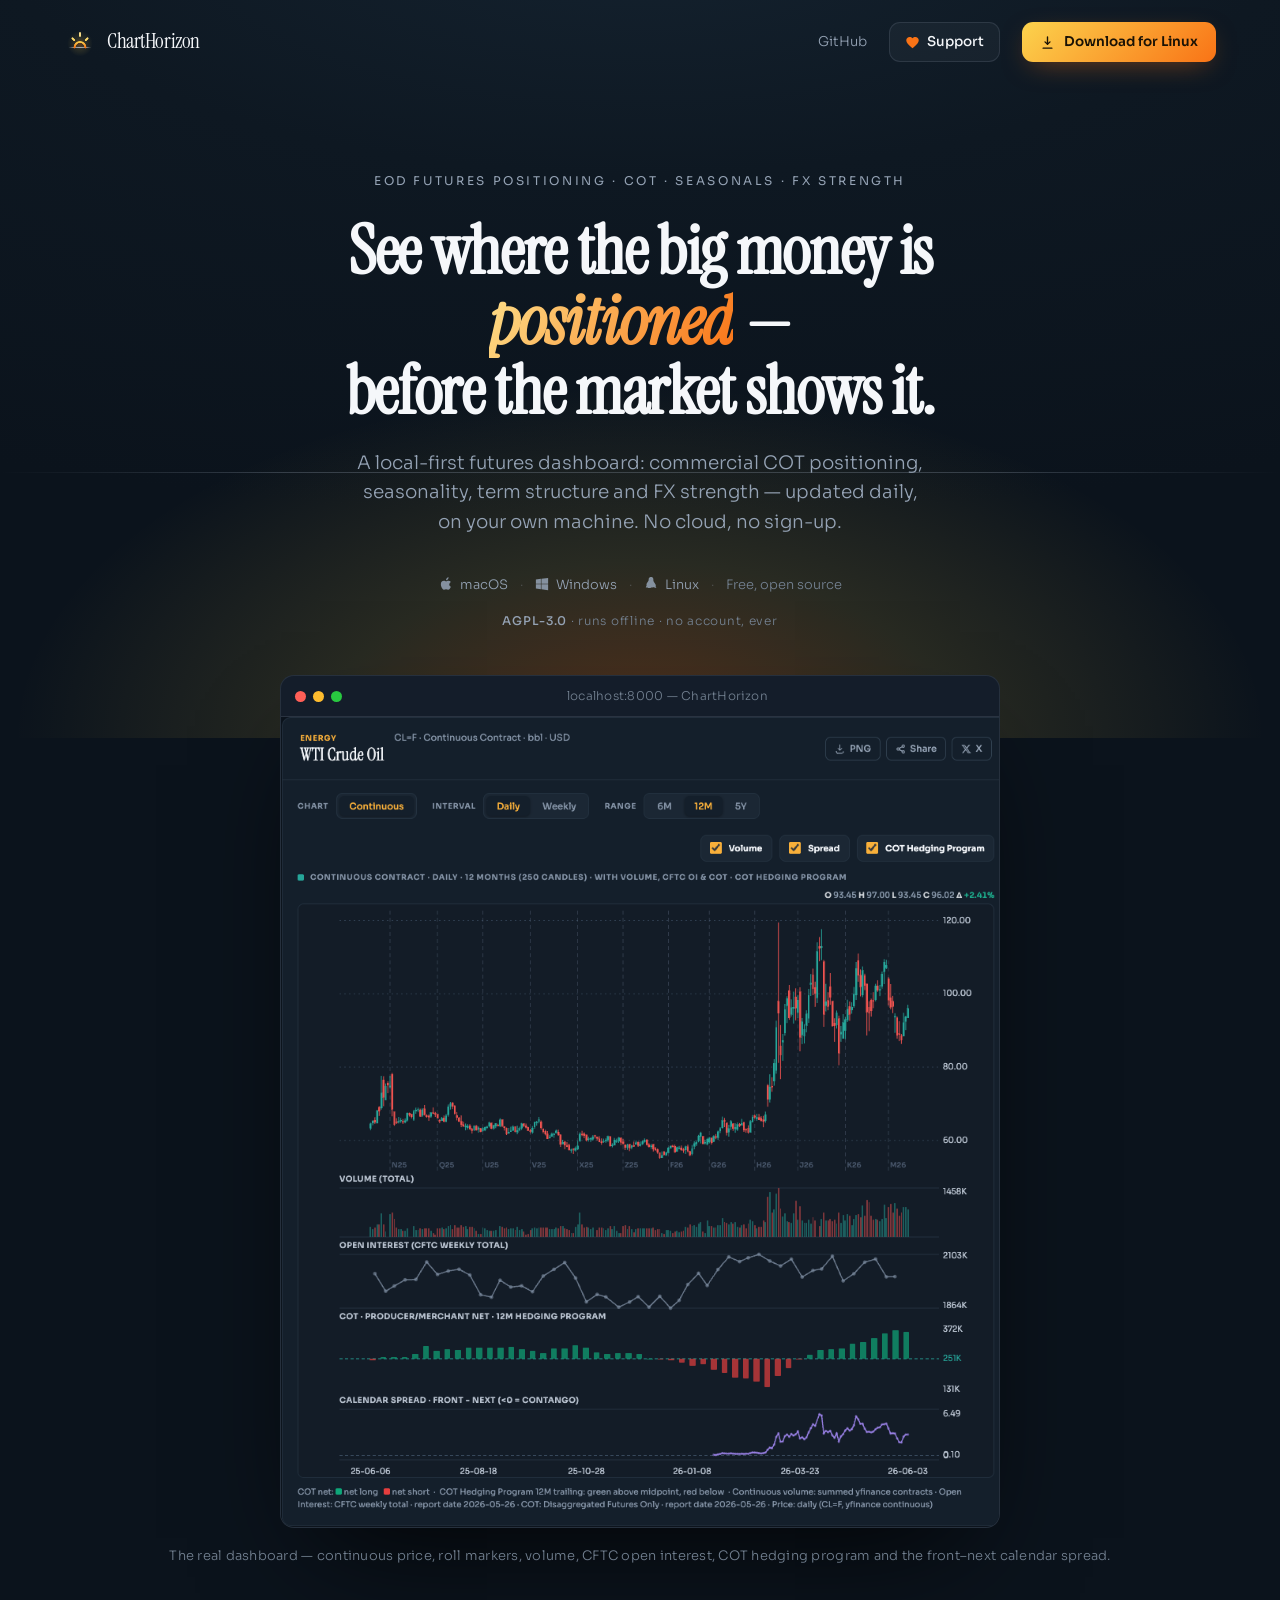
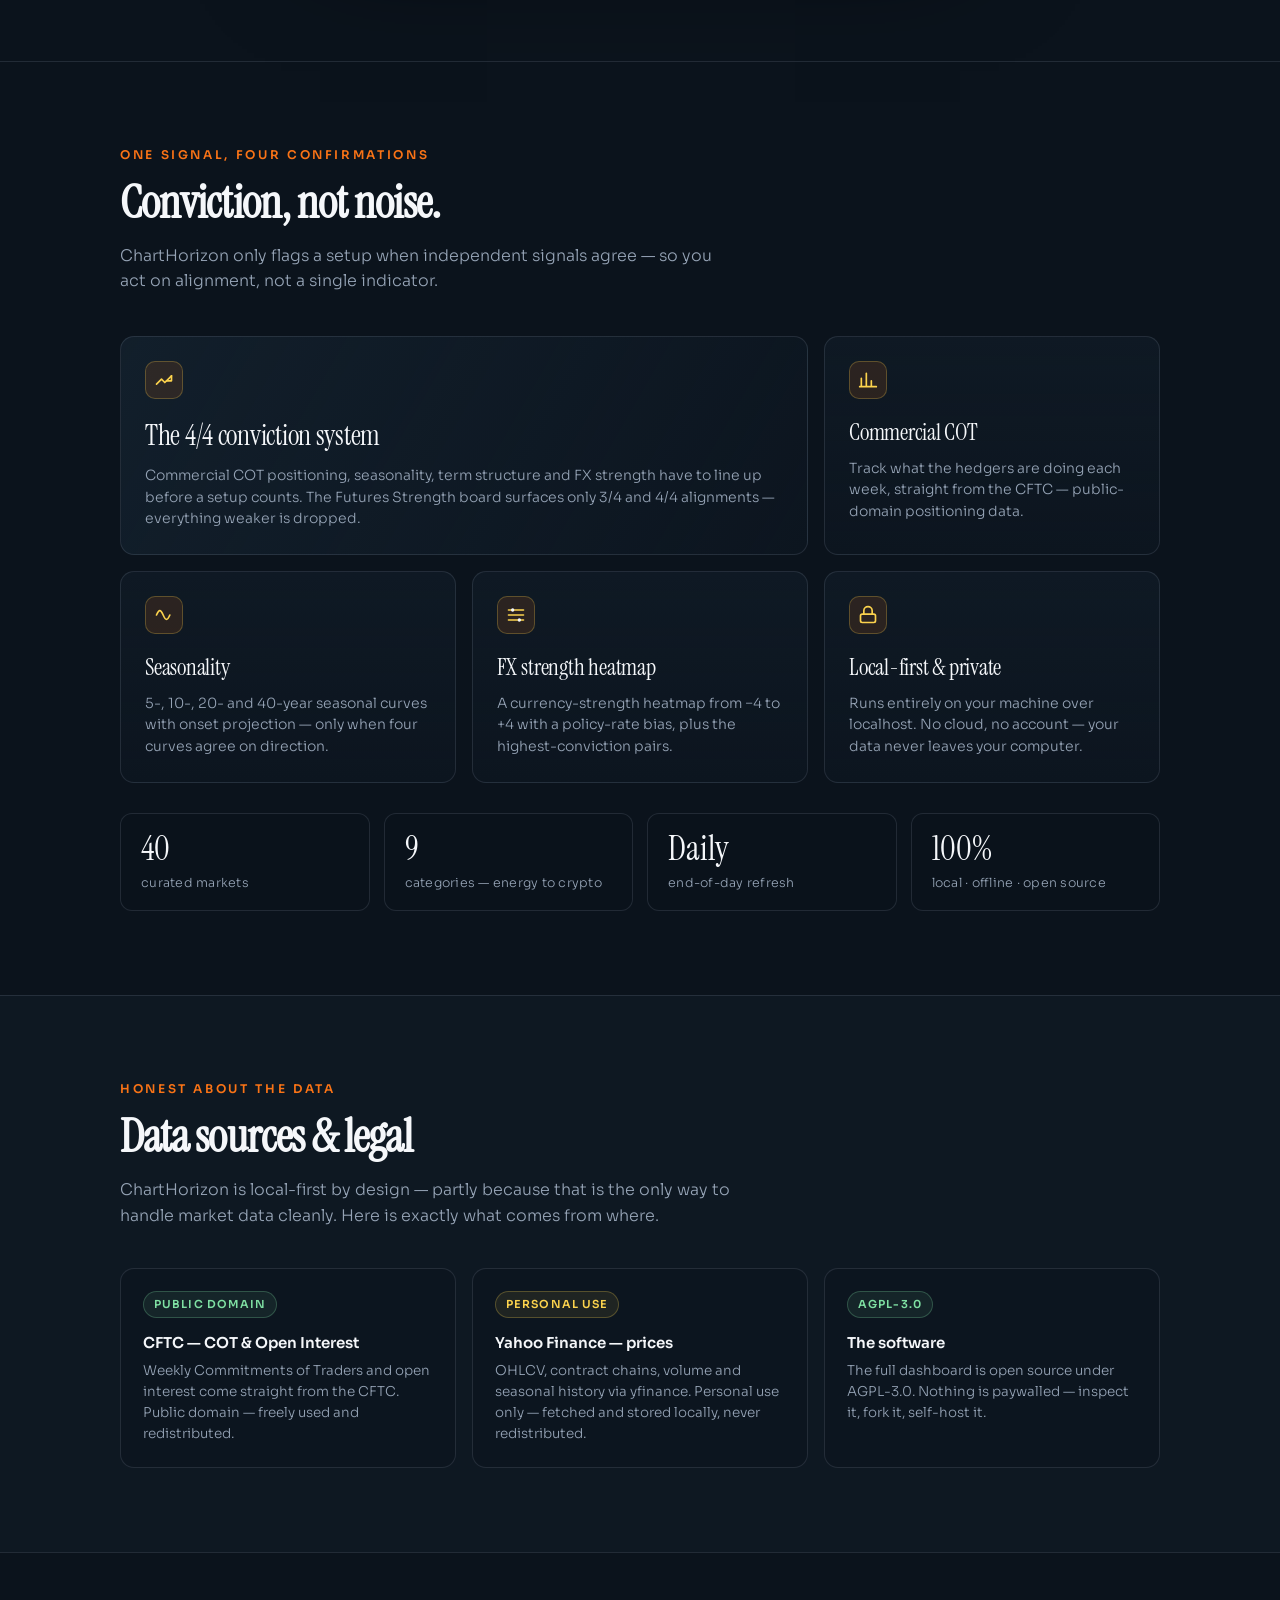
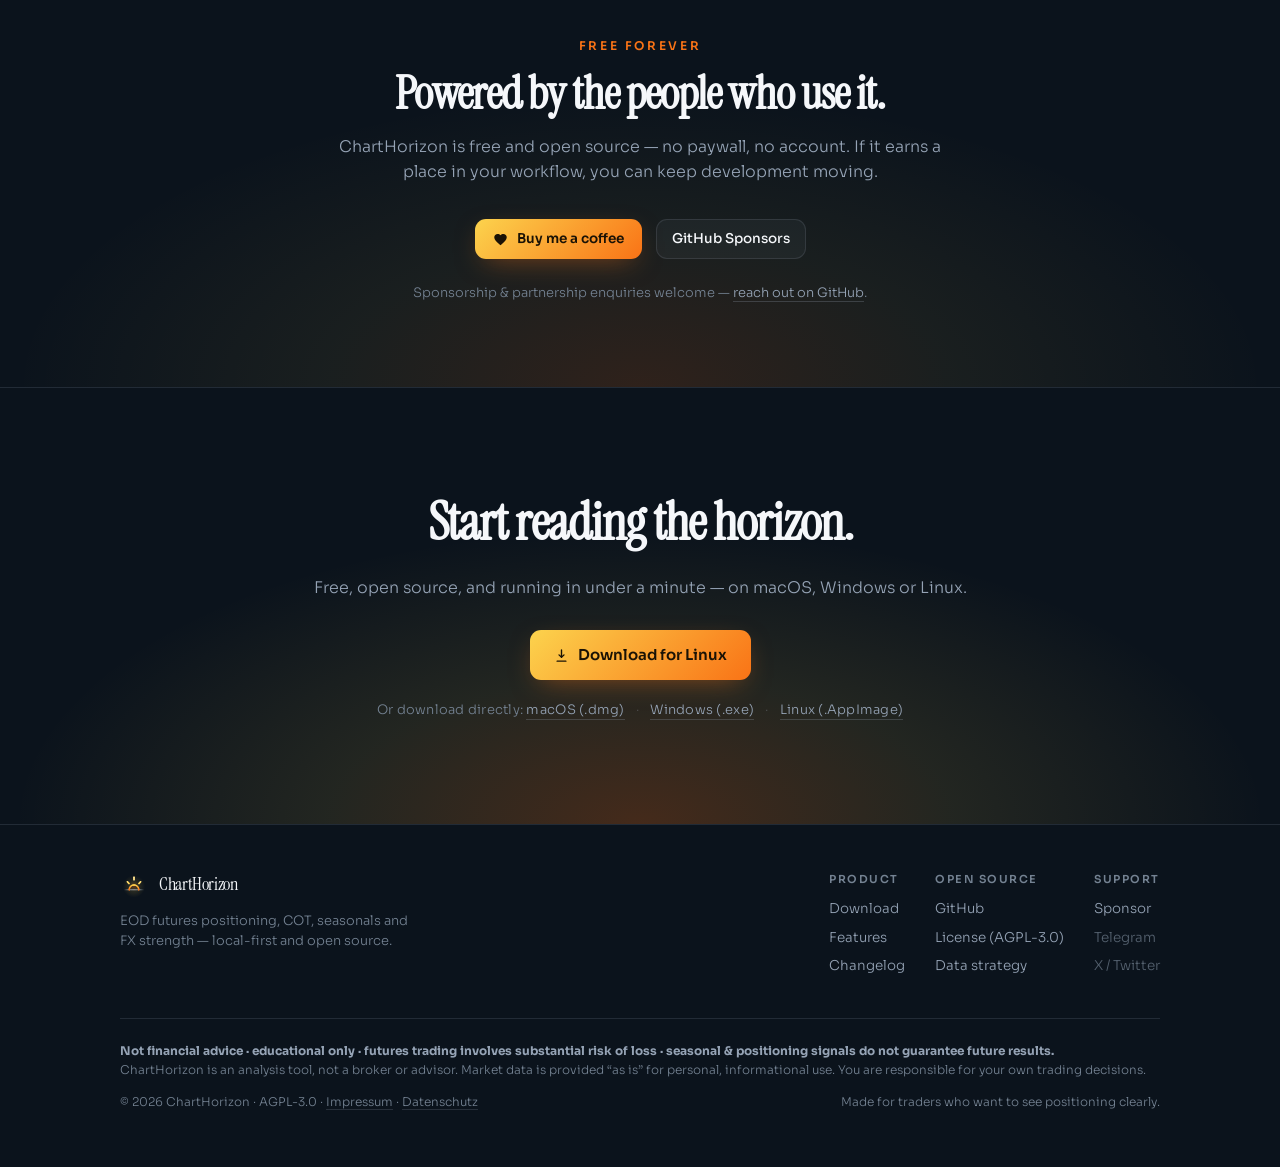
==== site/index.html @ 049ed51e "feat: landing page (dark sunrise) + custom domain chart-horizon.com + Pages deploy workflow" ====
<!DOCTYPE html>
<html lang="en">
<head>
<meta charset="utf-8">
<meta name="viewport" content="width=device-width, initial-scale=1">
<title>ChartHorizon — See where the big money is positioned</title>
<meta name="description" content="ChartHorizon — a local-first futures dashboard: commercial COT positioning, seasonality, term structure and FX strength. Free, open source, runs offline. macOS, Windows, Linux.">
<meta name="theme-color" content="#0e1822">
<link rel="icon" type="image/svg+xml" href="assets/favicon.svg">
<meta property="og:title" content="ChartHorizon — see where the big money is positioned">
<meta property="og:description" content="Local-first futures dashboard: COT, seasonals, term structure, FX strength. Free & open source.">
<meta property="og:type" content="website">
<meta property="og:url" content="https://chart-horizon.com/">
<meta property="og:image" content="https://chart-horizon.com/assets/dashboard.png">
<meta name="twitter:card" content="summary_large_image">
<!-- Privacy-friendly, cookieless analytics (Cloudflare Web Analytics) — no cookie banner needed.
     To activate: Cloudflare dashboard > Analytics & Logs > Web Analytics > add this site,
     copy the beacon token, paste it below in place of REPLACE_WITH_TOKEN, then uncomment. -->
<!--
<script defer src="https://static.cloudflareinsights.com/beacon.min.js"
        data-cf-beacon='{"token": "REPLACE_WITH_TOKEN"}'></script>
-->
<link rel="preconnect" href="https://fonts.googleapis.com">
<link rel="preconnect" href="https://fonts.gstatic.com" crossorigin>
<link href="https://fonts.googleapis.com/css2?family=Instrument+Serif:ital@0;1&family=Sora:wght@300;400;500;600;700&display=swap" rel="stylesheet">
<style>
  :root{
    --bg:#0e1822; --bg-2:#0b131c;
    --ink:#f5f7fa; --muted:#95a3b5; --muted-2:#748292;
    --hair:rgba(154,167,184,.28);
    --gold:#fde08a; --amber:#fcd34d; --orange:#f97316;
    --panel:#121e2a; --panel-2:#0f1925; --panel-line:rgba(154,167,184,.16);
    --serif:'Instrument Serif',Georgia,serif;
    --sans:'Sora',system-ui,sans-serif;
  }
  *{box-sizing:border-box; margin:0; padding:0}
  html{scroll-behavior:smooth}
  body{background:var(--bg-2); color:var(--ink); font-family:var(--sans); font-weight:300; -webkit-font-smoothing:antialiased; line-height:1.5}
  .wrap{max-width:1120px; margin:0 auto; padding:0 clamp(24px,5vw,40px)}
  .eyebrow{font-size:12px; letter-spacing:.22em; text-transform:uppercase; color:var(--orange); font-weight:600}
  .sec-title{font-family:var(--serif); font-size:clamp(30px,4vw,46px); line-height:1.06; letter-spacing:-.02em; margin:14px 0 0}
  .sec-sub{color:var(--muted); max-width:620px; margin:16px 0 0; font-size:16px; line-height:1.6}

  /* header — flush to the very top */
  header{position:absolute; top:0; left:0; right:0; z-index:40; display:flex; align-items:center; justify-content:space-between; padding:22px clamp(24px,5vw,64px); flex-wrap:wrap; row-gap:10px;}
  .brand{display:flex; align-items:center; gap:11px}
  .brand .word{font-family:var(--serif); font-size:21px; letter-spacing:-.02em; color:var(--ink)}
  nav{display:flex; align-items:center; gap:22px}
  nav .lnk{font-size:13.5px; color:var(--muted); text-decoration:none; transition:.15s}
  nav .lnk:hover{color:var(--ink)}
  .dl{display:inline-flex; align-items:center; gap:9px; font-size:13.5px; font-weight:600; padding:10px 18px; border-radius:11px; text-decoration:none; background:linear-gradient(135deg,var(--amber),var(--orange)); color:#1a1205; box-shadow:0 8px 28px -10px rgba(249,115,22,.55); transition:.18s}
  .dl:hover{transform:translateY(-1px); box-shadow:0 12px 34px -10px rgba(249,115,22,.7)}
  .dl svg{width:15px; height:15px}
  .sup{display:inline-flex; align-items:center; gap:7px; font-size:13.5px; font-weight:500; padding:9px 15px; border-radius:11px; text-decoration:none; color:var(--ink); border:1px solid var(--panel-line); background:rgba(154,167,184,.06); transition:.18s}
  .sup:hover{border-color:rgba(252,211,77,.4); background:rgba(249,115,22,.08)}
  .sup svg{width:15px; height:15px; color:var(--orange); fill:currentColor}

  /* hero — content pulled up (less empty band under the header) */
  .hero{position:relative; min-height:82vh; display:grid; place-items:center; text-align:center; overflow:hidden; padding:104px 0 40px;
        background:radial-gradient(ellipse 120% 80% at 50% -10%, #14222f 0%, var(--bg) 42%, var(--bg-2) 100%)}
  .glow{position:absolute; left:0; right:0; bottom:0; height:70%; pointer-events:none;
        background:radial-gradient(ellipse 72% 100% at 50% 100%, rgba(249,115,22,.30) 0%, rgba(252,211,77,.12) 34%, rgba(252,211,77,0) 68%)}
  .hair{position:absolute; left:0; right:0; top:64%; height:1px; pointer-events:none; background:linear-gradient(90deg, rgba(154,167,184,0) 0%, var(--hair) 22%, var(--hair) 78%, rgba(154,167,184,0) 100%)}
  .hero .inner{position:relative; z-index:10; max-width:780px; padding:0 28px}
  .hero .eyebrow{color:var(--muted); font-weight:400}
  h1{font-family:var(--serif); font-size:clamp(40px,6.4vw,68px); line-height:1.03; letter-spacing:-.02em; margin:26px 0 22px}
  h1 em{font-style:italic; background:linear-gradient(120deg,var(--gold),var(--orange)); -webkit-background-clip:text; background-clip:text; color:transparent}
  .lede{font-size:clamp(16px,1.7vw,18.5px); color:var(--muted); line-height:1.6; max-width:580px; margin:0 auto 38px}
  .platforms{display:inline-flex; align-items:center; gap:12px; font-size:13px; color:var(--muted-2)}
  .platforms .os{display:inline-flex; align-items:center; gap:7px; color:var(--muted)}
  .platforms .os svg{width:14px; height:14px; opacity:.85}
  .platforms .sep{color:rgba(154,167,184,.3)}
  .free{margin-top:14px; font-size:12px; color:var(--muted-2); letter-spacing:.06em}
  .free b{color:var(--muted); font-weight:500}

  /* preview — real dashboard screenshot in a browser window */
  .preview{padding:0 0 96px; margin-top:-7vh; position:relative; z-index:20}
  .window{max-width:720px; margin:0 auto; border-radius:14px; border:1px solid var(--panel-line); background:var(--panel-2); box-shadow:0 50px 110px -40px rgba(0,0,0,.85); overflow:hidden}
  .win-bar{display:flex; align-items:center; gap:8px; padding:11px 14px; border-bottom:1px solid var(--panel-line); background:rgba(154,167,184,.03)}
  .win-bar .dots{display:flex; gap:7px}
  .win-bar .dots i{width:11px; height:11px; border-radius:50%; display:block}
  .win-bar .dots i:nth-child(1){background:#ff5f57} .win-bar .dots i:nth-child(2){background:#febc2e} .win-bar .dots i:nth-child(3){background:#28c840}
  .win-bar .addr{margin:0 auto; font-size:12px; color:var(--muted-2); letter-spacing:.02em}
  .shot-img{display:block; width:100%; height:auto}
  .preview .cap{text-align:center; margin-top:18px; font-size:13px; color:var(--muted-2); letter-spacing:.02em}

  /* section shell */
  section.block{padding:84px 0; border-top:1px solid var(--panel-line)}
  section.block.alt{background:var(--bg)}

  /* features bento */
  .feat-grid{display:grid; grid-template-columns:repeat(3,1fr); gap:16px; margin-top:42px}
  .feat{border:1px solid var(--panel-line); border-radius:14px; padding:24px; background:linear-gradient(180deg,rgba(18,30,42,.6),rgba(15,25,37,.4)); transition:.18s}
  .feat:hover{border-color:rgba(252,211,77,.3)}
  .feat.span2{grid-column:span 2; background:linear-gradient(120deg,rgba(20,34,47,.8),rgba(15,25,37,.4))}
  .feat .ic{width:38px; height:38px; border-radius:10px; display:grid; place-items:center; background:rgba(249,115,22,.12); border:1px solid rgba(252,211,77,.25); margin-bottom:16px}
  .feat .ic svg{width:20px; height:20px; stroke:var(--amber); fill:none}
  .feat h3{font-family:var(--serif); font-size:23px; letter-spacing:-.01em; margin-bottom:8px; color:var(--ink); font-weight:400}
  .feat p{font-size:14px; color:var(--muted); line-height:1.55}
  .feat.span2 h3{font-size:28px}

  /* stat strip */
  .stats{display:flex; flex-wrap:wrap; gap:14px; margin-top:30px}
  .stat{flex:1; min-width:150px; border:1px solid var(--panel-line); border-radius:12px; padding:18px 20px; background:rgba(11,19,28,.35)}
  .stat .n{font-family:var(--serif); font-size:34px; color:var(--ink); line-height:1}
  .stat .l{font-size:12.5px; color:var(--muted); margin-top:8px; letter-spacing:.02em}

  /* data & legal */
  .legal-grid{display:grid; grid-template-columns:repeat(3,1fr); gap:16px; margin-top:40px}
  .src{border:1px solid var(--panel-line); border-radius:14px; padding:22px; background:rgba(11,19,28,.3)}
  .src .badge{display:inline-flex; align-items:center; gap:7px; font-size:11px; letter-spacing:.1em; text-transform:uppercase; font-weight:600; padding:4px 10px; border-radius:999px; margin-bottom:14px}
  .src .badge.ok{color:#7fe0a3; background:rgba(127,224,163,.08); border:1px solid rgba(127,224,163,.25)}
  .src .badge.warn{color:var(--amber); background:rgba(252,211,77,.08); border:1px solid rgba(252,211,77,.25)}
  .src h4{font-size:15px; color:var(--ink); font-weight:600; margin-bottom:7px}
  .src p{font-size:13.5px; color:var(--muted); line-height:1.55}

  /* closing CTA */
  .cta{position:relative; text-align:center; padding:96px 0 104px; overflow:hidden; border-top:1px solid var(--panel-line)}
  .cta .glow{height:100%; opacity:.8}
  .cta h2{position:relative; z-index:5; font-family:var(--serif); font-size:clamp(32px,5vw,52px); letter-spacing:-.02em; margin-bottom:14px}
  .cta p{position:relative; z-index:5; color:var(--muted); margin-bottom:30px}
  .cta .dl{position:relative; z-index:5; font-size:15px; padding:14px 24px}
  .cta .cta-all{position:relative; z-index:5; margin-top:20px; font-size:13px; color:var(--muted-2); letter-spacing:.02em}
  .cta .cta-all a{color:var(--muted); text-decoration:none; border-bottom:1px solid rgba(154,167,184,.25); padding-bottom:1px; transition:.15s}
  .cta .cta-all a:hover{color:var(--ink); border-bottom-color:var(--amber)}
  .cta .cta-all .sep{color:rgba(154,167,184,.3); margin:0 8px}

  /* footer */
  footer{border-top:1px solid var(--panel-line); padding:46px 0 56px; background:var(--bg-2)}
  .foot-top{display:flex; flex-wrap:wrap; justify-content:space-between; gap:24px; align-items:flex-start}
  .foot-links{display:flex; gap:30px; flex-wrap:wrap}
  .foot-col h6{font-size:11px; letter-spacing:.14em; text-transform:uppercase; color:var(--muted-2); margin-bottom:12px; font-weight:600}
  .foot-col a{display:block; font-size:13.5px; color:var(--muted); text-decoration:none; margin-bottom:8px; transition:.15s}
  .foot-col a:hover{color:var(--ink)}
  .foot-col .soon{display:block;font-size:13.5px;color:var(--muted-2);margin-bottom:8px;opacity:.7;cursor:default}
  .disclaimer{margin-top:34px; padding-top:22px; border-top:1px solid var(--panel-line); font-size:12px; color:var(--muted-2); line-height:1.6}
  .copy{margin-top:14px; font-size:12px; color:var(--muted-2); display:flex; justify-content:space-between; flex-wrap:wrap; gap:10px}
  .copy a{color:var(--muted-2); text-decoration:none; border-bottom:1px solid rgba(154,167,184,.2)}
  .copy a:hover{color:var(--muted)}
  /* support / sponsor section */
  .support{position:relative; text-align:center; overflow:hidden}
  .support .glow{height:100%; opacity:.5}
  .support .wrap{position:relative; z-index:5}
  .support-btns{display:flex; gap:14px; justify-content:center; margin-top:34px; flex-wrap:wrap}
  .support-note{margin-top:24px; font-size:13px; color:var(--muted-2)}
  .support-note a{color:var(--muted); text-decoration:none; border-bottom:1px solid rgba(154,167,184,.25)}
  .support-note a:hover{color:var(--ink); border-bottom-color:var(--amber)}

  @media(max-width:880px){ .feat-grid,.legal-grid{grid-template-columns:1fr} .feat.span2{grid-column:span 1} nav .lnk.gh{display:none} }
</style>
</head>
<body>

<svg width="0" height="0" style="position:absolute" aria-hidden="true">
  <defs>
    <linearGradient id="sun" x1="50" y1="29" x2="50" y2="64" gradientUnits="userSpaceOnUse"><stop offset="0" stop-color="#fde08a"/><stop offset=".5" stop-color="#fcd34d"/><stop offset="1" stop-color="#f97316"/></linearGradient>
    <radialGradient id="bloom" cx="50%" cy="50%" r="50%"><stop offset="0" stop-color="#f97316" stop-opacity=".34"/><stop offset=".45" stop-color="#fcd34d" stop-opacity=".12"/><stop offset="1" stop-color="#fcd34d" stop-opacity="0"/></radialGradient>
    <linearGradient id="hz" x1="14" y1="0" x2="86" y2="0" gradientUnits="userSpaceOnUse"><stop offset="0" stop-color="#8896a8" stop-opacity="0"/><stop offset=".2" stop-color="#aab6c6" stop-opacity=".9"/><stop offset=".5" stop-color="#c6cfdb"/><stop offset=".8" stop-color="#aab6c6" stop-opacity=".9"/><stop offset="1" stop-color="#8896a8" stop-opacity="0"/></linearGradient>
    <filter id="g" x="-40%" y="-40%" width="180%" height="180%"><feGaussianBlur stdDeviation="1.5" result="b"/><feMerge><feMergeNode in="b"/><feMergeNode in="SourceGraphic"/></feMerge></filter>
    <symbol id="chMark" viewBox="0 0 100 100">
      <circle cx="50" cy="55" r="40" fill="url(#bloom)"/>
      <g transform="translate(0,3)"><line x1="14" y1="64" x2="86" y2="64" stroke="url(#hz)" stroke-width="2.6" stroke-linecap="round"/>
        <g stroke="url(#sun)" stroke-width="5.2" stroke-linecap="round" fill="none" filter="url(#g)"><path d="M33 64 a17 17 0 0 1 34 0"/><line x1="50" y1="19" x2="50" y2="28"/><line x1="26.4" y1="35.6" x2="32" y2="41.3"/><line x1="73.6" y1="35.6" x2="68" y2="41.3"/></g></g>
    </symbol>
  </defs>
</svg>

<header>
  <div class="brand"><svg width="32" height="32" aria-hidden="true"><use href="#chMark"/></svg><span class="word">ChartHorizon</span></div>
  <nav><a class="lnk gh" href="https://github.com/ChartHorizon/charthorizon" target="_blank" rel="noopener">GitHub</a>
    <a class="sup" href="https://buymeacoffee.com/charthorizon" target="_blank" rel="noopener"><svg viewBox="0 0 24 24" aria-hidden="true"><path d="M12 21.35l-1.45-1.32C5.4 15.36 2 12.28 2 8.5 2 5.42 4.42 3 7.5 3c1.74 0 3.41.81 4.5 2.09C13.09 3.81 14.76 3 16.5 3 19.58 3 22 5.42 22 8.5c0 3.78-3.4 6.86-8.55 11.54L12 21.35z"/></svg>Support</a>
    <a class="dl" id="dlPrimary" href="https://github.com/ChartHorizon/charthorizon/releases/latest" target="_blank" rel="noopener"><svg viewBox="0 0 24 24" fill="none" stroke="currentColor" stroke-width="2.2" stroke-linecap="round" stroke-linejoin="round" aria-hidden="true"><path d="M12 3v12m0 0l-4-4m4 4l4-4M5 21h14"/></svg>Download</a>
  </nav>
</header>

<!-- HERO -->
<section class="hero">
  <div class="glow"></div><div class="hair"></div>
  <div class="inner">
    <div class="eyebrow">EOD futures positioning · COT · seasonals · FX strength</div>
    <h1>See where the big money is <em>positioned</em> —<br>before the market shows it.</h1>
    <p class="lede">A local-first futures dashboard: commercial COT positioning, seasonality, term structure and FX strength — updated daily, on your own machine. No cloud, no sign-up.</p>
    <div class="platforms">
      <span class="os"><svg viewBox="0 0 384 512" fill="currentColor" aria-hidden="true"><path d="M318.7 268.7c-.2-36.7 16.4-64.4 50-84.8-18.8-26.9-47.2-41.7-84.7-44.6-35.5-2.8-74.3 20.7-88.5 20.7-15 0-49.4-19.7-76.4-19.7C39.3 141.6 4.1 184.6 4.1 270.3c0 25.3 4.6 51.4 13.8 78.4 12.3 35.4 56.6 122.2 102.8 120.8 24.1-.6 41.1-17.1 72.5-17.1 30.4 0 46.1 17.1 76.4 17.1 46.6-.7 86.7-79.6 98.4-115.1-62.6-29.5-58.3-86.4-58.3-87.6zm-56.5-184c27.3-32.4 24.8-61.9 24-72.5-24.1 1.4-52 16.4-67.9 34.9-17.5 19.8-27.8 44.3-25.6 71.9 26.1 2 49.9-11.4 69.5-34.3z"/></svg>macOS</span>
      <span class="sep">·</span>
      <span class="os"><svg viewBox="0 0 448 512" fill="currentColor" aria-hidden="true"><path d="M0 93.7l183.6-25.3v177.4H0V93.7zm0 324.6l183.6 25.3V268.4H0v149.9zm203.8 28L448 480V268.4H203.8v177.9zm0-380.6v180.1H448V32L203.8 65.7z"/></svg>Windows</span>
      <span class="sep">·</span>
      <span class="os"><svg viewBox="0 0 448 512" fill="currentColor" aria-hidden="true"><path d="M220.8 123.3c1 .5 1.8 1.7 3 1.7 1.1 0 2.8-.4 2.9-1.5.2-1.4-1.9-2.3-3.2-2.9-1.7-.7-3.9-1-5.5-.1-.4.2-.8.7-.6 1.1.3 1.3 2 1.2 3.4 1.6zm-21.9 1.7c1.2 0 2-1.2 3-1.7 1.4-.4 3.1-.3 3.4-1.6.2-.4-.2-.9-.6-1.1-1.6-.9-3.8-.6-5.5.1-1.3.6-3.4 1.5-3.2 2.9.1 1 1.8 1.5 2.9 1.4zM420 403.8c-3.6-4-5.3-11.6-7.2-19.7-1.8-8.1-3.9-16.1-10.5-21.7-1.3-1.1-2.6-2.1-4-2.9-1.3-.8-2.7-1.5-4.1-2 9.2-27.3 5.6-54.5-3.7-79.1-11.4-30.1-31.3-56.4-46.5-74.4-17-21.8-33.7-42.6-33.4-73.6.5-47.4 3.7-90.6-39.6-118.8-19.4-12.6-43.4-13.2-66.8-9.5-13.3 2.1-25.8 6.5-35.4 12.6-30.1 19.4-30.2 52.2-30.2 84.3 0 24.9-9.3 45.4-24.2 67.4-15.2 17.9-35.1 44.2-46.5 74.4-9.3 24.6-12.9 51.8-3.7 79.1-1.4.5-2.8 1.2-4.1 2-1.4.8-2.7 1.8-4 2.9-6.6 5.6-8.7 13.6-10.5 21.7-1.9 8.1-3.6 15.7-7.2 19.7-7.4 8.3-1.7 16.1 9.9 16.2 6.2 0 12.5-.8 18.8-.9 4.5-.1 9-.1 13.4.4 4.4.5 8.8 1.4 13.1 3.4 4.4 2 8.7 5.2 12.6 8.3 3.9 3.1 7.5 6.1 11.7 7.7 4.2 1.6 9.1 1.8 13.4 1.6 4.3-.2 8.2-.8 11.9-.8 7.4 0 13.4 1.5 19.4 1.5s12-1.5 19.4-1.5c3.7 0 7.6.6 11.9.8 4.3.2 9.2 0 13.4-1.6 4.2-1.6 7.8-4.6 11.7-7.7 3.9-3.1 8.2-6.3 12.6-8.3 4.3-2 8.7-2.9 13.1-3.4 4.4-.5 8.9-.5 13.4-.4 6.3.1 12.6.9 18.8.9 11.6-.1 17.3-7.9 9.9-16.2z"/></svg>Linux</span>
      <span class="sep">·</span><span>Free, open source</span>
    </div>
    <div class="free"><b>AGPL-3.0</b> · runs offline · no account, ever</div>
  </div>
</section>

<!-- PREVIEW (real dashboard screenshot) -->
<div class="preview"><div class="wrap"><div class="window">
  <div class="win-bar"><div class="dots"><i></i><i></i><i></i></div><div class="addr">localhost:8000 — ChartHorizon</div></div>
  <img class="shot-img" src="assets/dashboard.png" alt="ChartHorizon — WTI Crude Oil continuous futures chart with volume, open interest, COT hedging program and calendar spread">
</div>
<p class="cap">The real dashboard — continuous price, roll markers, volume, CFTC open interest, COT hedging program and the front–next calendar spread.</p>
</div></div>

<!-- FEATURES -->
<section class="block" id="features">
  <div class="wrap">
    <div class="eyebrow">One signal, four confirmations</div>
    <h2 class="sec-title">Conviction, not noise.</h2>
    <p class="sec-sub">ChartHorizon only flags a setup when independent signals agree — so you act on alignment, not a single indicator.</p>
    <div class="feat-grid">
      <div class="feat span2">
        <div class="ic"><svg viewBox="0 0 24 24" stroke-width="2" stroke-linecap="round" stroke-linejoin="round" aria-hidden="true"><path d="M3 17l6-6 4 4 8-8"/><path d="M21 7v6h-6"/></svg></div>
        <h3>The 4/4 conviction system</h3>
        <p>Commercial COT positioning, seasonality, term structure and FX strength have to line up before a setup counts. The Futures Strength board surfaces only 3/4 and 4/4 alignments — everything weaker is dropped.</p>
      </div>
      <div class="feat">
        <div class="ic"><svg viewBox="0 0 24 24" stroke-width="2" stroke-linecap="round" stroke-linejoin="round" aria-hidden="true"><path d="M4 20V10M10 20V4M16 20v-7M22 20H2"/></svg></div>
        <h3>Commercial COT</h3>
        <p>Track what the hedgers are doing each week, straight from the CFTC — public-domain positioning data.</p>
      </div>
      <div class="feat">
        <div class="ic"><svg viewBox="0 0 24 24" stroke-width="2" stroke-linecap="round" stroke-linejoin="round" aria-hidden="true"><path d="M3 12c3-7 5-7 8 0s5 7 8 0"/></svg></div>
        <h3>Seasonality</h3>
        <p>5-, 10-, 20- and 40-year seasonal curves with onset projection — only when four curves agree on direction.</p>
      </div>
      <div class="feat">
        <div class="ic"><svg viewBox="0 0 24 24" stroke-width="2" stroke-linecap="round" stroke-linejoin="round" aria-hidden="true"><path d="M3 6h18M3 12h18M3 18h18"/><circle cx="8" cy="6" r="2" fill="currentColor" stroke="none"/><circle cx="16" cy="18" r="2" fill="currentColor" stroke="none"/></svg></div>
        <h3>FX strength heatmap</h3>
        <p>A currency-strength heatmap from −4 to +4 with a policy-rate bias, plus the highest-conviction pairs.</p>
      </div>
      <div class="feat">
        <div class="ic"><svg viewBox="0 0 24 24" stroke-width="2" stroke-linecap="round" stroke-linejoin="round" aria-hidden="true"><rect x="3" y="11" width="18" height="10" rx="2"/><path d="M7 11V7a5 5 0 0110 0v4"/></svg></div>
        <h3>Local-first &amp; private</h3>
        <p>Runs entirely on your machine over localhost. No cloud, no account — your data never leaves your computer.</p>
      </div>
    </div>
    <div class="stats">
      <div class="stat"><div class="n">40</div><div class="l">curated markets</div></div>
      <div class="stat"><div class="n">9</div><div class="l">categories — energy to crypto</div></div>
      <div class="stat"><div class="n">Daily</div><div class="l">end-of-day refresh</div></div>
      <div class="stat"><div class="n">100%</div><div class="l">local · offline · open source</div></div>
    </div>
  </div>
</section>

<!-- DATA & LEGAL -->
<section class="block alt">
  <div class="wrap">
    <div class="eyebrow">Honest about the data</div>
    <h2 class="sec-title">Data sources &amp; legal</h2>
    <p class="sec-sub">ChartHorizon is local-first by design — partly because that is the only way to handle market data cleanly. Here is exactly what comes from where.</p>
    <div class="legal-grid">
      <div class="src"><span class="badge ok">Public domain</span><h4>CFTC — COT &amp; Open Interest</h4><p>Weekly Commitments of Traders and open interest come straight from the CFTC. Public domain — freely used and redistributed.</p></div>
      <div class="src"><span class="badge warn">Personal use</span><h4>Yahoo Finance — prices</h4><p>OHLCV, contract chains, volume and seasonal history via yfinance. Personal use only — fetched and stored locally, never redistributed.</p></div>
      <div class="src"><span class="badge ok">AGPL-3.0</span><h4>The software</h4><p>The full dashboard is open source under AGPL-3.0. Nothing is paywalled — inspect it, fork it, self-host it.</p></div>
    </div>
  </div>
</section>

<!-- SUPPORT / SPONSOR -->
<section class="block support">
  <div class="glow"></div>
  <div class="wrap">
    <div class="eyebrow">Free forever</div>
    <h2 class="sec-title">Powered by the people who use it.</h2>
    <p class="sec-sub" style="margin-left:auto;margin-right:auto">ChartHorizon is free and open source — no paywall, no account. If it earns a place in your workflow, you can keep development moving.</p>
    <div class="support-btns">
      <a class="dl" href="https://buymeacoffee.com/charthorizon" target="_blank" rel="noopener"><svg viewBox="0 0 24 24" fill="currentColor" aria-hidden="true"><path d="M12 21.35l-1.45-1.32C5.4 15.36 2 12.28 2 8.5 2 5.42 4.42 3 7.5 3c1.74 0 3.41.81 4.5 2.09C13.09 3.81 14.76 3 16.5 3 19.58 3 22 5.42 22 8.5c0 3.78-3.4 6.86-8.55 11.54L12 21.35z"/></svg>Buy me a coffee</a>
      <a class="sup" href="https://github.com/sponsors/ChartHorizon" target="_blank" rel="noopener">GitHub Sponsors</a>
    </div>
    <p class="support-note">Sponsorship &amp; partnership enquiries welcome — <a href="https://github.com/ChartHorizon/charthorizon" target="_blank" rel="noopener">reach out on GitHub</a>.</p>
    <!-- Sponsor logos: drop <a href="…"><img src="assets/sponsors/…" alt="…" height="36"></a> tiles here once you have sponsors. -->
  </div>
</section>

<!-- CLOSING CTA -->
<section class="cta">
  <div class="glow"></div>
  <h2>Start reading the horizon.</h2>
  <p>Free, open source, and running in under a minute — on macOS, Windows or Linux.</p>
  <a class="dl" id="dlPrimary2" href="https://github.com/ChartHorizon/charthorizon/releases/latest" target="_blank" rel="noopener"><svg viewBox="0 0 24 24" fill="none" stroke="currentColor" stroke-width="2.2" stroke-linecap="round" stroke-linejoin="round" aria-hidden="true"><path d="M12 3v12m0 0l-4-4m4 4l4-4M5 21h14"/></svg>Download ChartHorizon</a>
  <div class="cta-all">
    Or download directly:
    <a href="https://github.com/ChartHorizon/charthorizon/releases/latest/download/ChartHorizon-macOS.dmg" target="_blank" rel="noopener">macOS&nbsp;(.dmg)</a>
    <span class="sep">·</span>
    <a href="https://github.com/ChartHorizon/charthorizon/releases/latest/download/ChartHorizon-Windows-Setup.exe" target="_blank" rel="noopener">Windows&nbsp;(.exe)</a>
    <span class="sep">·</span>
    <a href="https://github.com/ChartHorizon/charthorizon/releases/latest/download/ChartHorizon-x86_64.AppImage" target="_blank" rel="noopener">Linux&nbsp;(.AppImage)</a>
  </div>
</section>

<!-- FOOTER -->
<footer>
  <div class="wrap">
    <div class="foot-top">
      <div style="max-width:300px">
        <div class="brand" style="margin-bottom:12px"><svg width="28" height="28" aria-hidden="true"><use href="#chMark"/></svg><span class="word" style="font-size:18px">ChartHorizon</span></div>
        <p style="font-size:13px;color:var(--muted-2);line-height:1.55">EOD futures positioning, COT, seasonals and FX strength — local-first and open source.</p>
      </div>
      <div class="foot-links">
        <div class="foot-col"><h6>Product</h6><a href="https://github.com/ChartHorizon/charthorizon/releases/latest" target="_blank" rel="noopener">Download</a><a href="#features">Features</a><a href="https://github.com/ChartHorizon/charthorizon/releases" target="_blank" rel="noopener">Changelog</a></div>
        <div class="foot-col"><h6>Open source</h6><a href="https://github.com/ChartHorizon/charthorizon" target="_blank" rel="noopener">GitHub</a><a href="https://github.com/ChartHorizon/charthorizon/blob/main/LICENSE" target="_blank" rel="noopener">License (AGPL-3.0)</a><a href="https://github.com/ChartHorizon/charthorizon/blob/main/DATA_STRATEGY.md" target="_blank" rel="noopener">Data strategy</a></div>
        <div class="foot-col"><h6>Support</h6><a href="https://github.com/sponsors/ChartHorizon">Sponsor</a><span class="soon">Telegram</span><span class="soon">X / Twitter</span></div>
      </div>
    </div>
    <div class="disclaimer">
      <p><strong style="color:var(--muted)">Not financial advice · educational only · futures trading involves substantial risk of loss · seasonal &amp; positioning signals do not guarantee future results.</strong></p>
      <p>ChartHorizon is an analysis tool, not a broker or advisor. Market data is provided “as is” for personal, informational use. You are responsible for your own trading decisions.</p>
    </div>
    <div class="copy"><span>© 2026 ChartHorizon · AGPL-3.0 · <a href="impressum.html">Impressum</a> · <a href="privacy.html">Datenschutz</a></span><span>Made for traders who want to see positioning clearly.</span></div>
  </div>
</footer>

<script>
  (function () {
    var A = {
      mac:   { label: 'Download for macOS',  file: 'ChartHorizon-macOS.dmg' },
      win:   { label: 'Download for Windows', file: 'ChartHorizon-Windows-Setup.exe' },
      linux: { label: 'Download for Linux',  file: 'ChartHorizon-x86_64.AppImage' }
    };
    var p = (navigator.userAgent + ' ' + (navigator.platform || '')).toLowerCase();
    var os = p.indexOf('win') > -1 ? 'win' : p.indexOf('linux') > -1 && p.indexOf('android') < 0 ? 'linux' : 'mac';
    var base = 'https://github.com/ChartHorizon/charthorizon/releases/latest/download/';
    ['dlPrimary', 'dlPrimary2'].forEach(function (id) {
      var el = document.getElementById(id);
      if (!el) return;
      el.href = base + A[os].file;
      var svg = el.querySelector('svg'); if (svg && svg.nextSibling) svg.nextSibling.textContent = ' ' + A[os].label;
    });
  })();
</script>

</body>
</html>
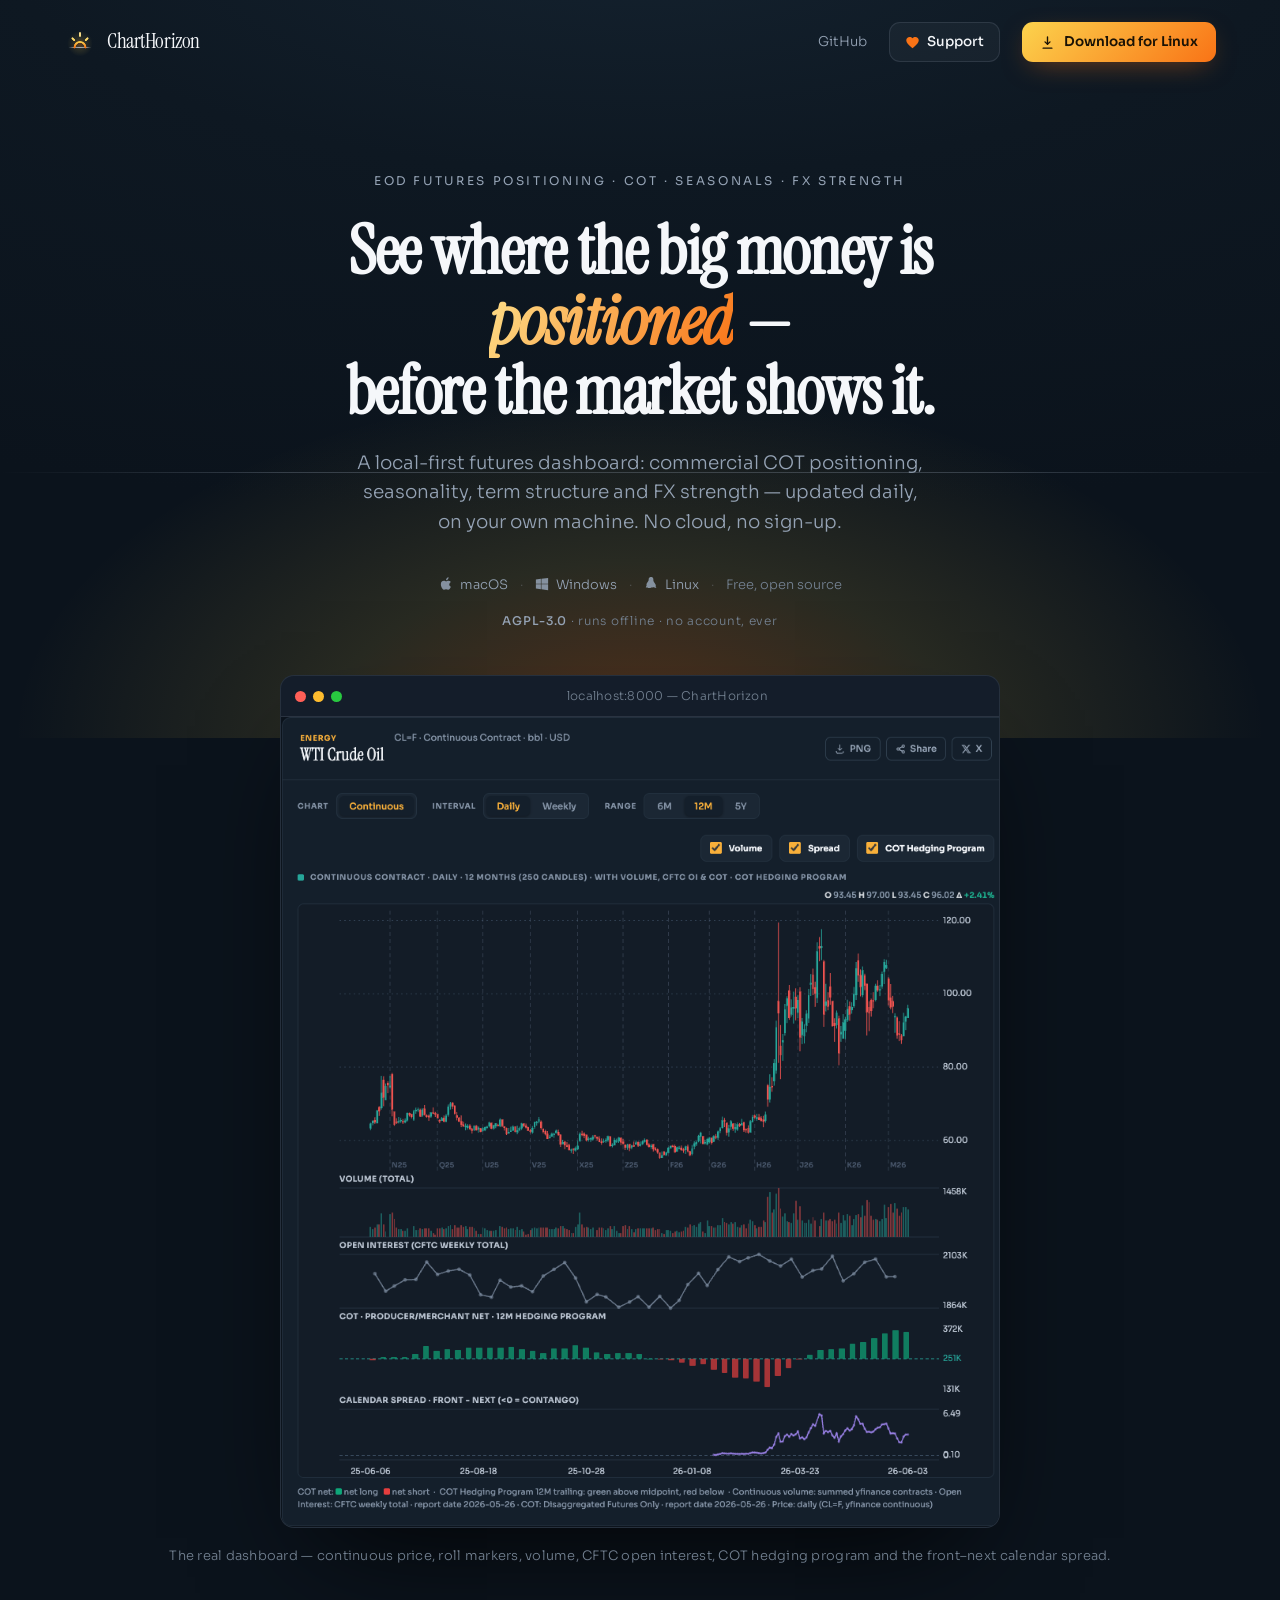
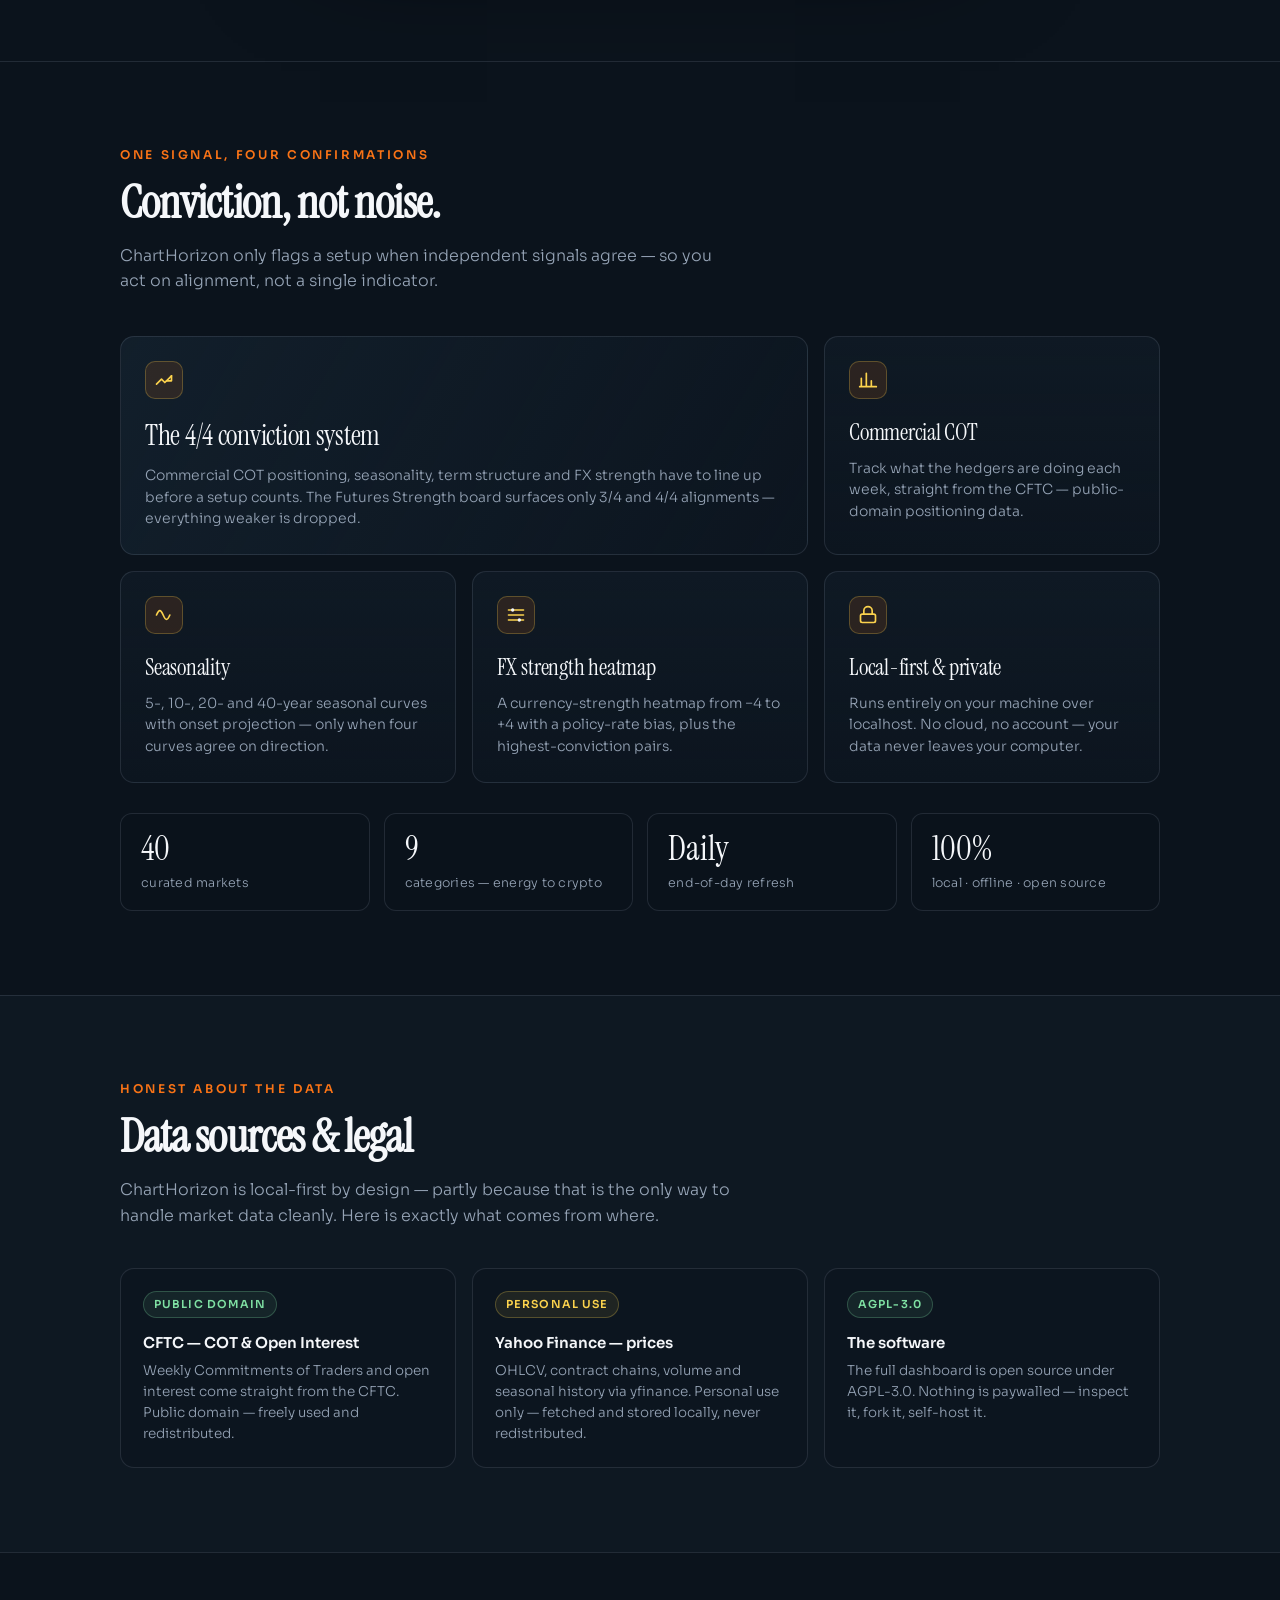
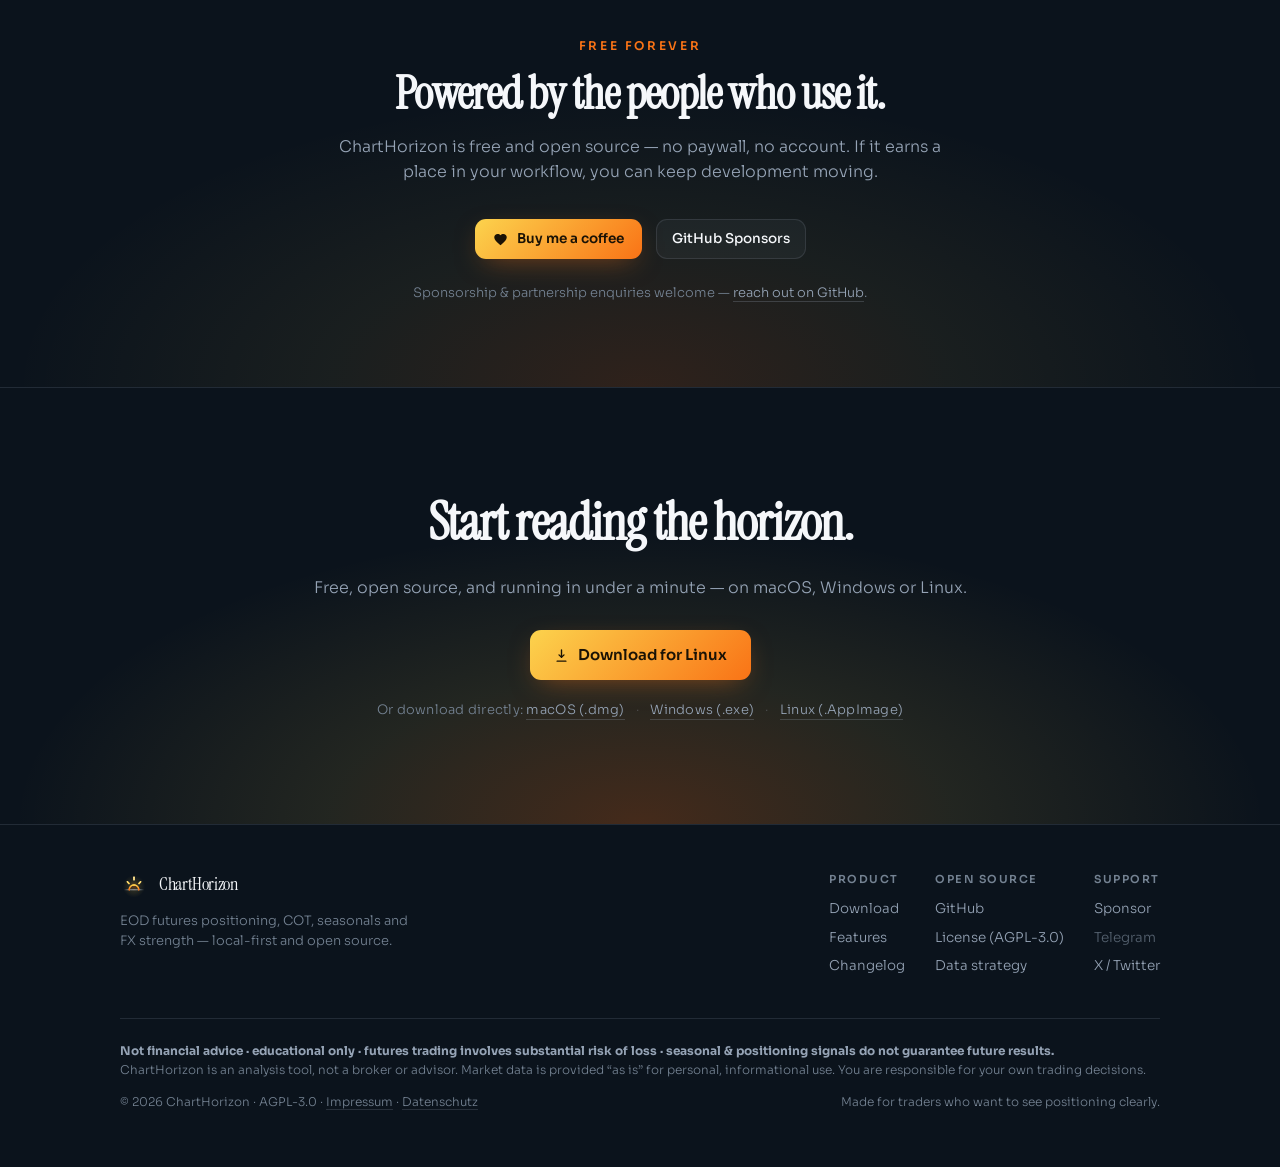
==== commit fd391e16: "fix(site): X / Twitter footer link now active (was coming-soon placeholder)" ====
--- a/site/index.html
+++ b/site/index.html
@@ -13,13 +13,9 @@
 <meta property="og:url" content="https://chart-horizon.com/">
 <meta property="og:image" content="https://chart-horizon.com/assets/dashboard.png">
 <meta name="twitter:card" content="summary_large_image">
-<!-- Privacy-friendly, cookieless analytics (Cloudflare Web Analytics) — no cookie banner needed.
-     To activate: Cloudflare dashboard > Analytics & Logs > Web Analytics > add this site,
-     copy the beacon token, paste it below in place of REPLACE_WITH_TOKEN, then uncomment. -->
-<!--
+<!-- Privacy-friendly, cookieless analytics (Cloudflare Web Analytics) — no cookies, no cross-site profiles. -->
 <script defer src="https://static.cloudflareinsights.com/beacon.min.js"
-        data-cf-beacon='{"token": "REPLACE_WITH_TOKEN"}'></script>
--->
+        data-cf-beacon='{"token": "ad8ec9c612294bc1becfed6a490aabdd"}'></script>
 <link rel="preconnect" href="https://fonts.googleapis.com">
 <link rel="preconnect" href="https://fonts.gstatic.com" crossorigin>
 <link href="https://fonts.googleapis.com/css2?family=Instrument+Serif:ital@0;1&family=Sora:wght@300;400;500;600;700&display=swap" rel="stylesheet">
@@ -299,7 +295,7 @@
       <div class="foot-links">
         <div class="foot-col"><h6>Product</h6><a href="https://github.com/ChartHorizon/charthorizon/releases/latest" target="_blank" rel="noopener">Download</a><a href="#features">Features</a><a href="https://github.com/ChartHorizon/charthorizon/releases" target="_blank" rel="noopener">Changelog</a></div>
         <div class="foot-col"><h6>Open source</h6><a href="https://github.com/ChartHorizon/charthorizon" target="_blank" rel="noopener">GitHub</a><a href="https://github.com/ChartHorizon/charthorizon/blob/main/LICENSE" target="_blank" rel="noopener">License (AGPL-3.0)</a><a href="https://github.com/ChartHorizon/charthorizon/blob/main/DATA_STRATEGY.md" target="_blank" rel="noopener">Data strategy</a></div>
-        <div class="foot-col"><h6>Support</h6><a href="https://github.com/sponsors/ChartHorizon">Sponsor</a><span class="soon">Telegram</span><span class="soon">X / Twitter</span></div>
+        <div class="foot-col"><h6>Support</h6><a href="https://github.com/sponsors/ChartHorizon">Sponsor</a><span class="soon">Telegram</span><a href="https://x.com/charthorizon" target="_blank" rel="noopener">X / Twitter</a></div>
       </div>
     </div>
     <div class="disclaimer">
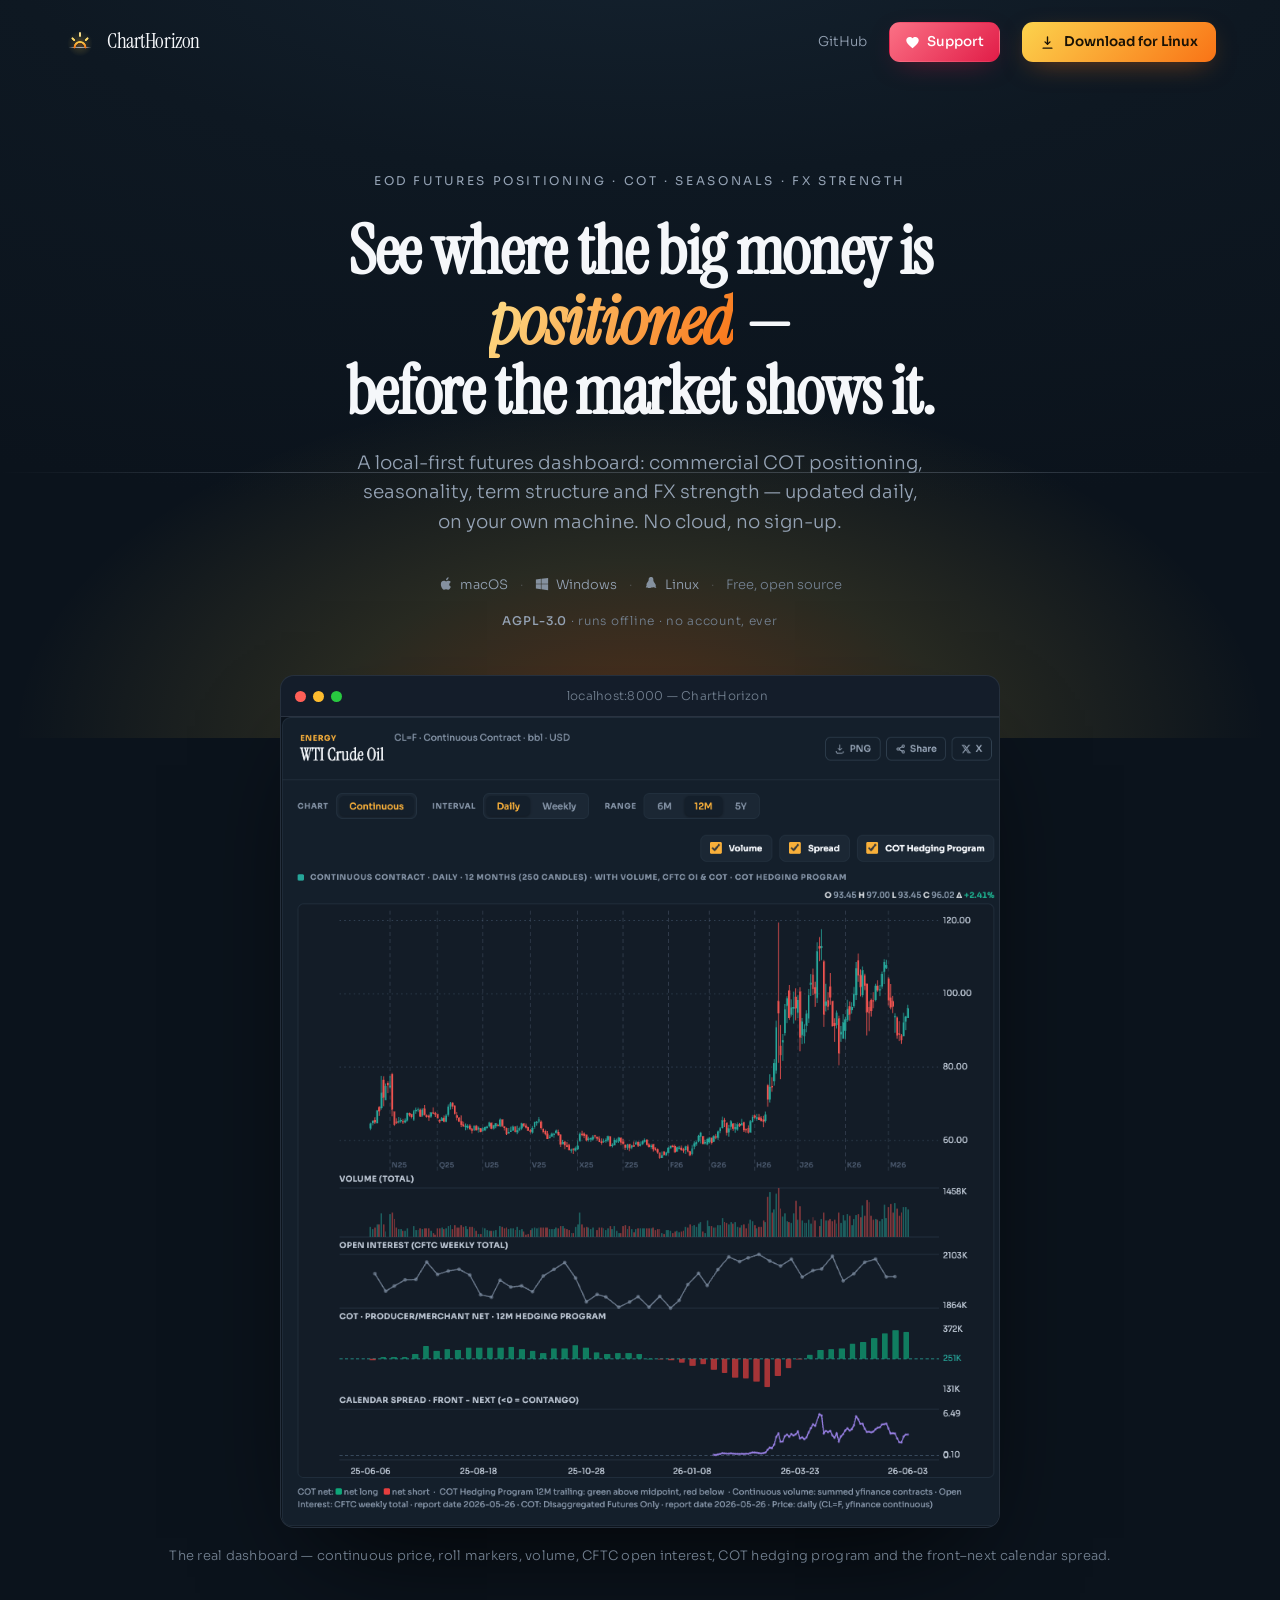
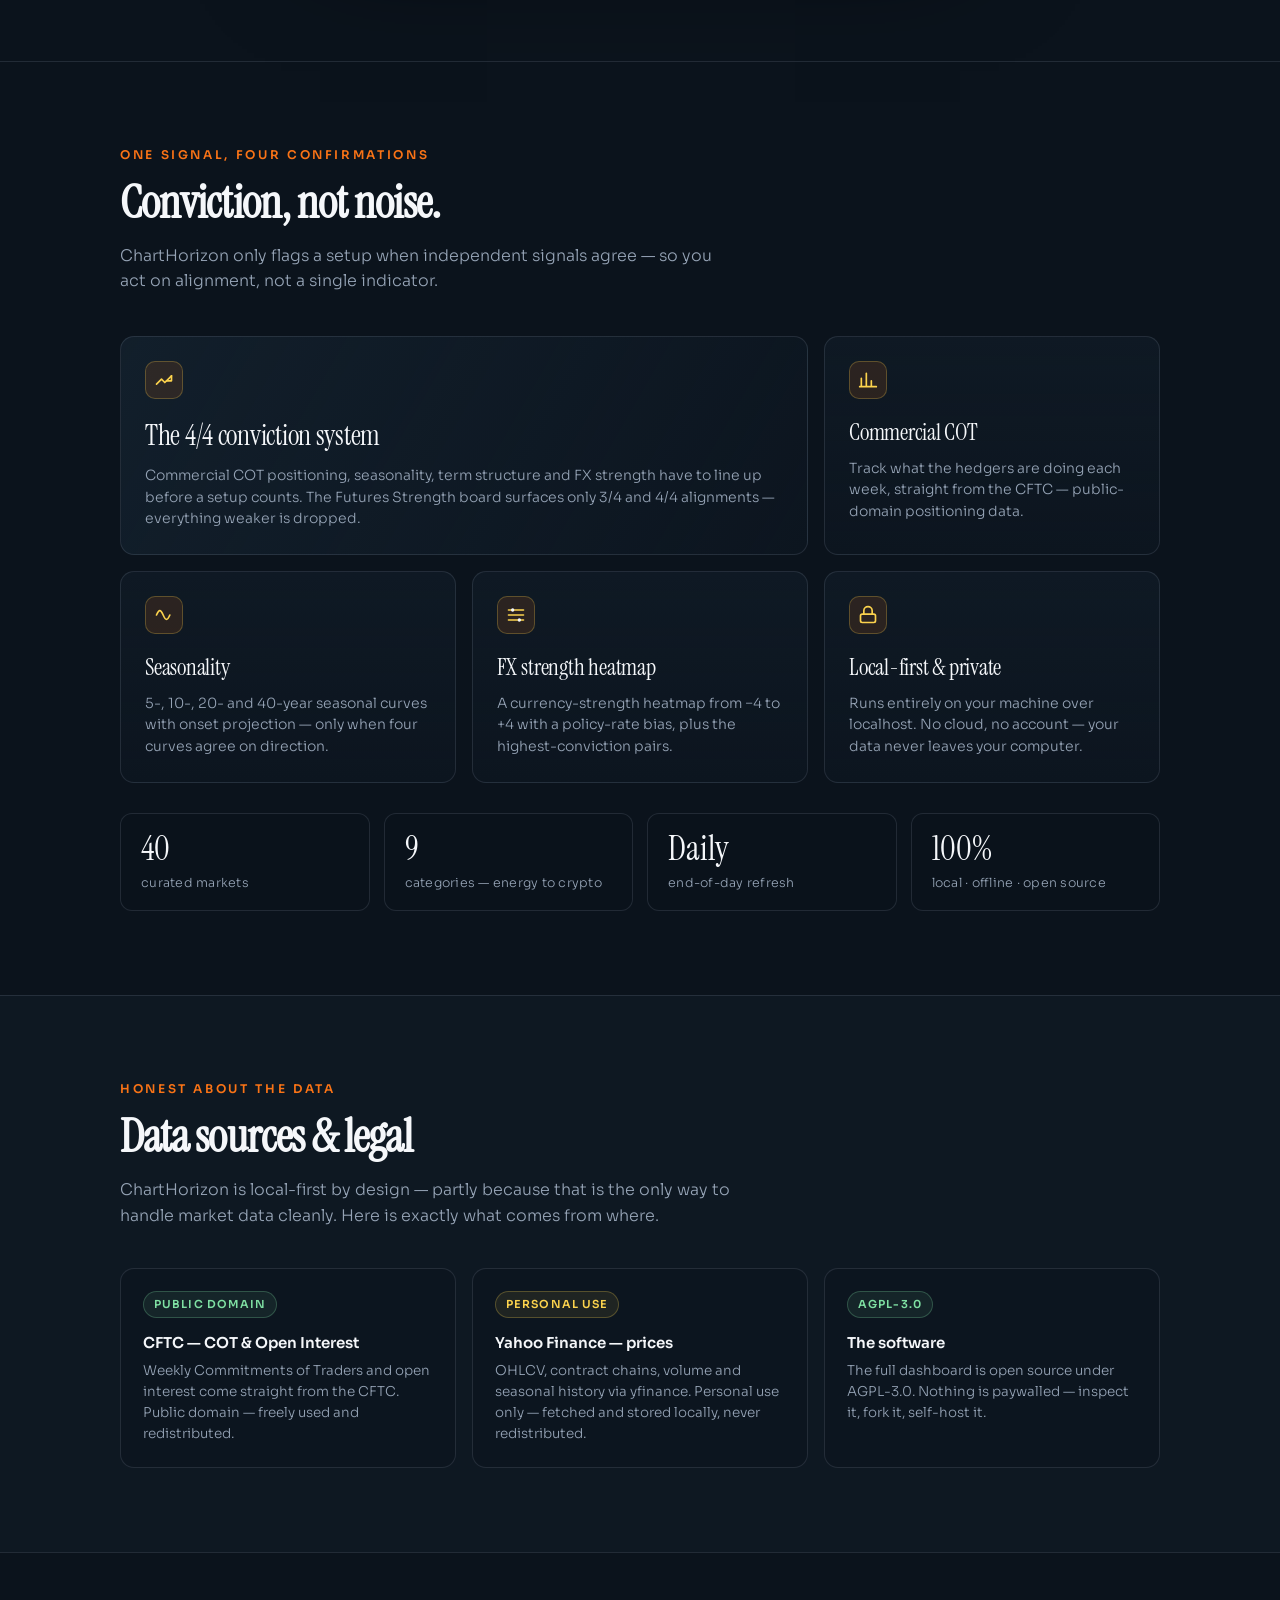
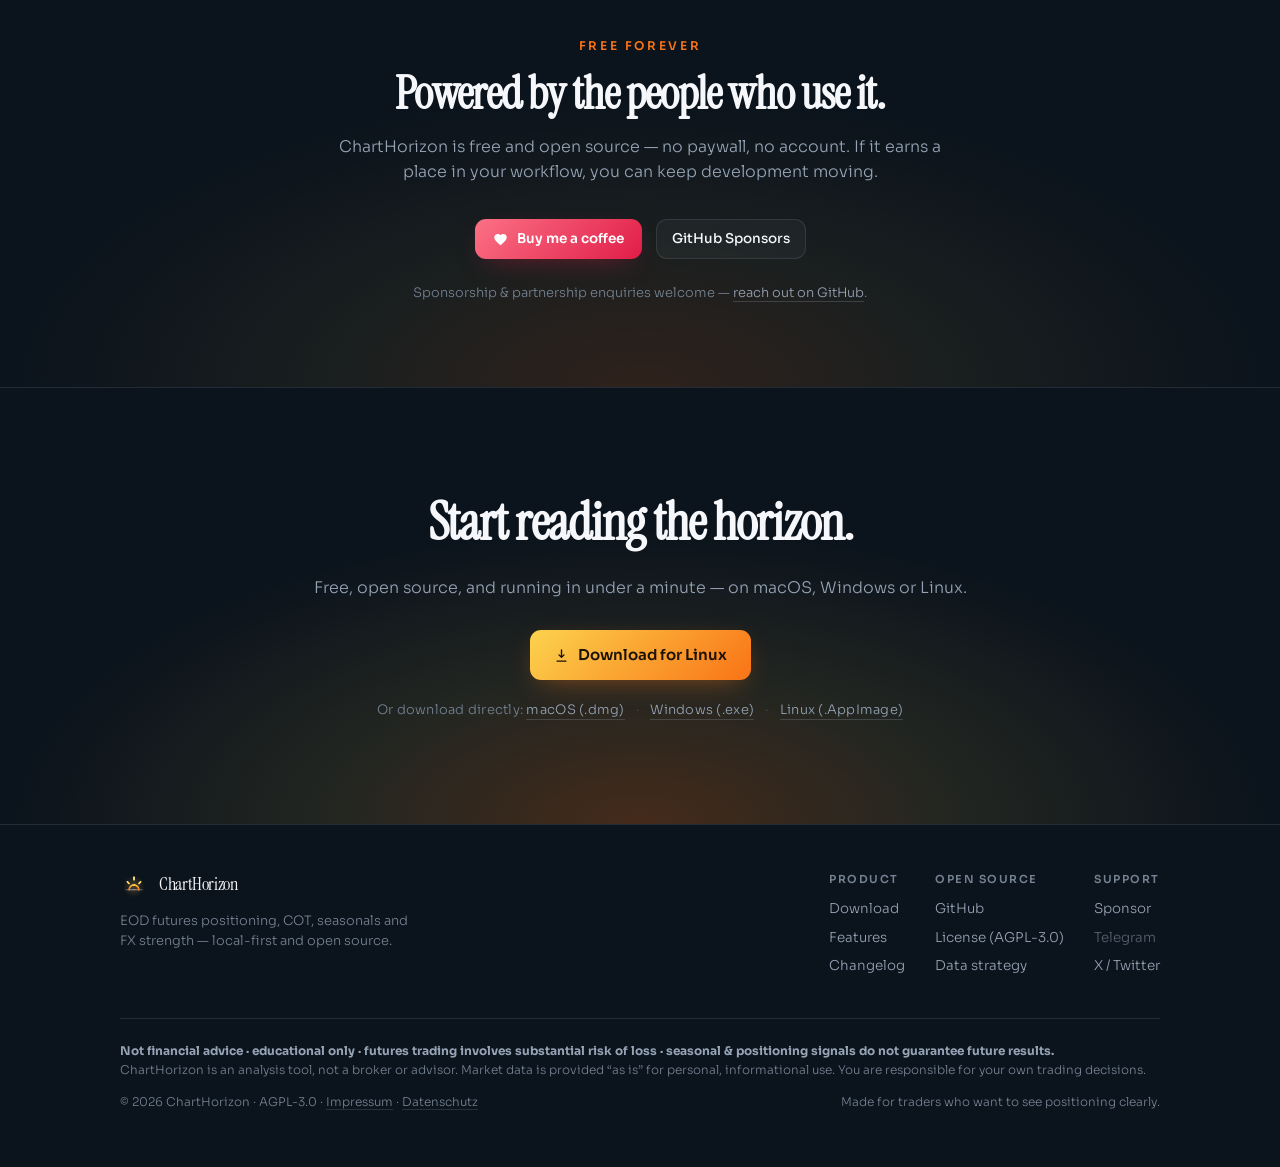
==== commit f1e048e3: "style(site): Support-/Donate-Buttons pink-rot + dezenter Herzschlag" ====
--- a/site/index.html
+++ b/site/index.html
@@ -50,6 +50,12 @@
   .sup{display:inline-flex; align-items:center; gap:7px; font-size:13.5px; font-weight:500; padding:9px 15px; border-radius:11px; text-decoration:none; color:var(--ink); border:1px solid var(--panel-line); background:rgba(154,167,184,.06); transition:.18s}
   .sup:hover{border-color:rgba(252,211,77,.4); background:rgba(249,115,22,.08)}
   .sup svg{width:15px; height:15px; color:var(--orange); fill:currentColor}
+  /* Support/Donate-CTA: pink-rot + dezenter Herzschlag (ab und zu leicht bemerkbar) */
+  .sup-heart{color:#fff; background:linear-gradient(135deg,#fb7185,#e11d48); border-color:transparent; box-shadow:0 8px 28px -12px rgba(225,29,72,.6); animation:sup-heartbeat 7s ease-in-out infinite}
+  .sup-heart svg{color:#fff}
+  .sup-heart:hover{filter:brightness(1.07); border-color:transparent; background:linear-gradient(135deg,#fb7185,#e11d48); animation:none}
+  @keyframes sup-heartbeat{0%,70%,100%{transform:scale(1); box-shadow:0 8px 28px -12px rgba(225,29,72,.6), 0 0 0 0 rgba(244,63,94,0)} 76%{transform:scale(1.05); box-shadow:0 8px 28px -12px rgba(225,29,72,.6), 0 0 0 0 rgba(244,63,94,.5)} 88%{transform:scale(1); box-shadow:0 8px 28px -12px rgba(225,29,72,.6), 0 0 0 10px rgba(244,63,94,0)}}
+  @media (prefers-reduced-motion: reduce){.sup-heart{animation:none}}
 
   /* hero — content pulled up (less empty band under the header) */
   .hero{position:relative; min-height:82vh; display:grid; place-items:center; text-align:center; overflow:hidden; padding:104px 0 40px;
@@ -164,7 +170,7 @@
 <header>
   <div class="brand"><svg width="32" height="32" aria-hidden="true"><use href="#chMark"/></svg><span class="word">ChartHorizon</span></div>
   <nav><a class="lnk gh" href="https://github.com/ChartHorizon/charthorizon" target="_blank" rel="noopener">GitHub</a>
-    <a class="sup" href="https://buymeacoffee.com/charthorizon" target="_blank" rel="noopener"><svg viewBox="0 0 24 24" aria-hidden="true"><path d="M12 21.35l-1.45-1.32C5.4 15.36 2 12.28 2 8.5 2 5.42 4.42 3 7.5 3c1.74 0 3.41.81 4.5 2.09C13.09 3.81 14.76 3 16.5 3 19.58 3 22 5.42 22 8.5c0 3.78-3.4 6.86-8.55 11.54L12 21.35z"/></svg>Support</a>
+    <a class="sup sup-heart" href="https://buymeacoffee.com/charthorizon" target="_blank" rel="noopener"><svg viewBox="0 0 24 24" aria-hidden="true"><path d="M12 21.35l-1.45-1.32C5.4 15.36 2 12.28 2 8.5 2 5.42 4.42 3 7.5 3c1.74 0 3.41.81 4.5 2.09C13.09 3.81 14.76 3 16.5 3 19.58 3 22 5.42 22 8.5c0 3.78-3.4 6.86-8.55 11.54L12 21.35z"/></svg>Support</a>
     <a class="dl" id="dlPrimary" href="https://github.com/ChartHorizon/charthorizon/releases/latest" target="_blank" rel="noopener"><svg viewBox="0 0 24 24" fill="none" stroke="currentColor" stroke-width="2.2" stroke-linecap="round" stroke-linejoin="round" aria-hidden="true"><path d="M12 3v12m0 0l-4-4m4 4l4-4M5 21h14"/></svg>Download</a>
   </nav>
 </header>
@@ -260,7 +266,7 @@
     <h2 class="sec-title">Powered by the people who use it.</h2>
     <p class="sec-sub" style="margin-left:auto;margin-right:auto">ChartHorizon is free and open source — no paywall, no account. If it earns a place in your workflow, you can keep development moving.</p>
     <div class="support-btns">
-      <a class="dl" href="https://buymeacoffee.com/charthorizon" target="_blank" rel="noopener"><svg viewBox="0 0 24 24" fill="currentColor" aria-hidden="true"><path d="M12 21.35l-1.45-1.32C5.4 15.36 2 12.28 2 8.5 2 5.42 4.42 3 7.5 3c1.74 0 3.41.81 4.5 2.09C13.09 3.81 14.76 3 16.5 3 19.58 3 22 5.42 22 8.5c0 3.78-3.4 6.86-8.55 11.54L12 21.35z"/></svg>Buy me a coffee</a>
+      <a class="dl sup-heart" href="https://buymeacoffee.com/charthorizon" target="_blank" rel="noopener"><svg viewBox="0 0 24 24" fill="currentColor" aria-hidden="true"><path d="M12 21.35l-1.45-1.32C5.4 15.36 2 12.28 2 8.5 2 5.42 4.42 3 7.5 3c1.74 0 3.41.81 4.5 2.09C13.09 3.81 14.76 3 16.5 3 19.58 3 22 5.42 22 8.5c0 3.78-3.4 6.86-8.55 11.54L12 21.35z"/></svg>Buy me a coffee</a>
       <a class="sup" href="https://github.com/sponsors/ChartHorizon" target="_blank" rel="noopener">GitHub Sponsors</a>
     </div>
     <p class="support-note">Sponsorship &amp; partnership enquiries welcome — <a href="https://github.com/ChartHorizon/charthorizon" target="_blank" rel="noopener">reach out on GitHub</a>.</p>
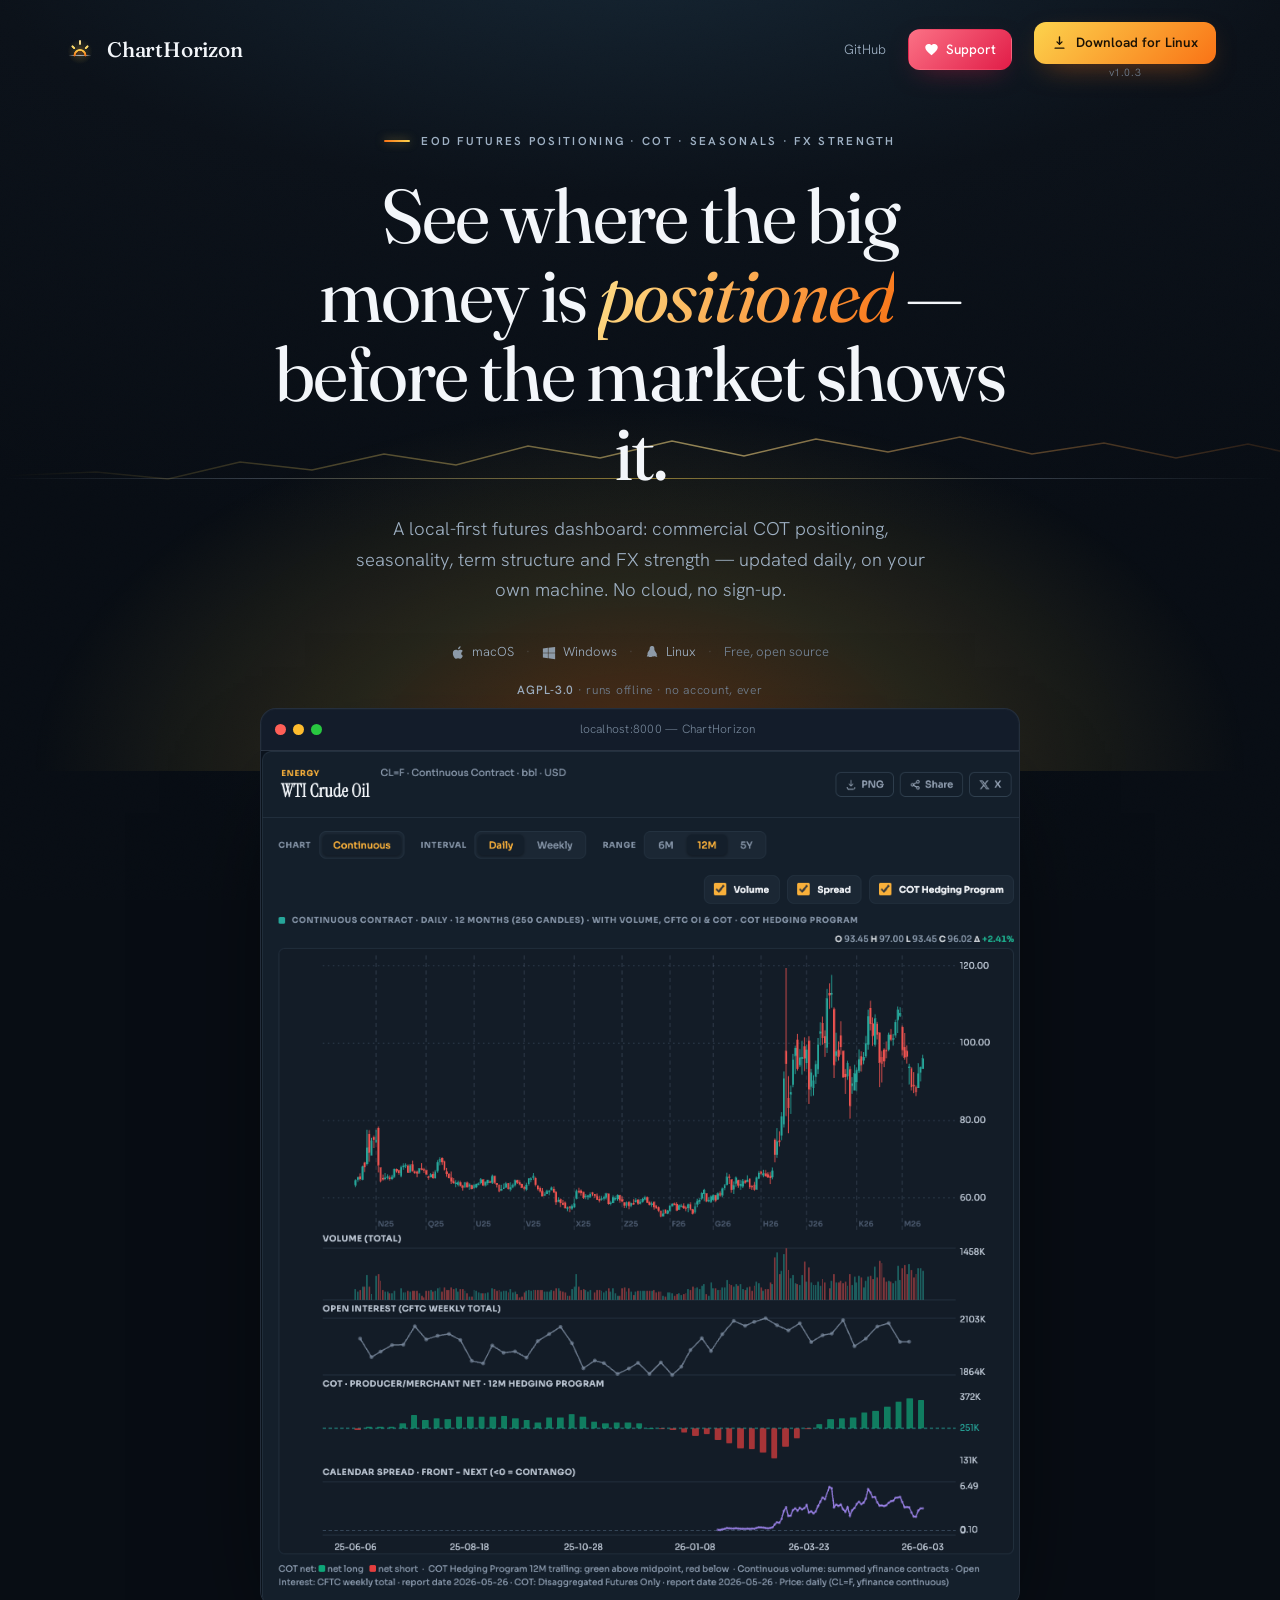
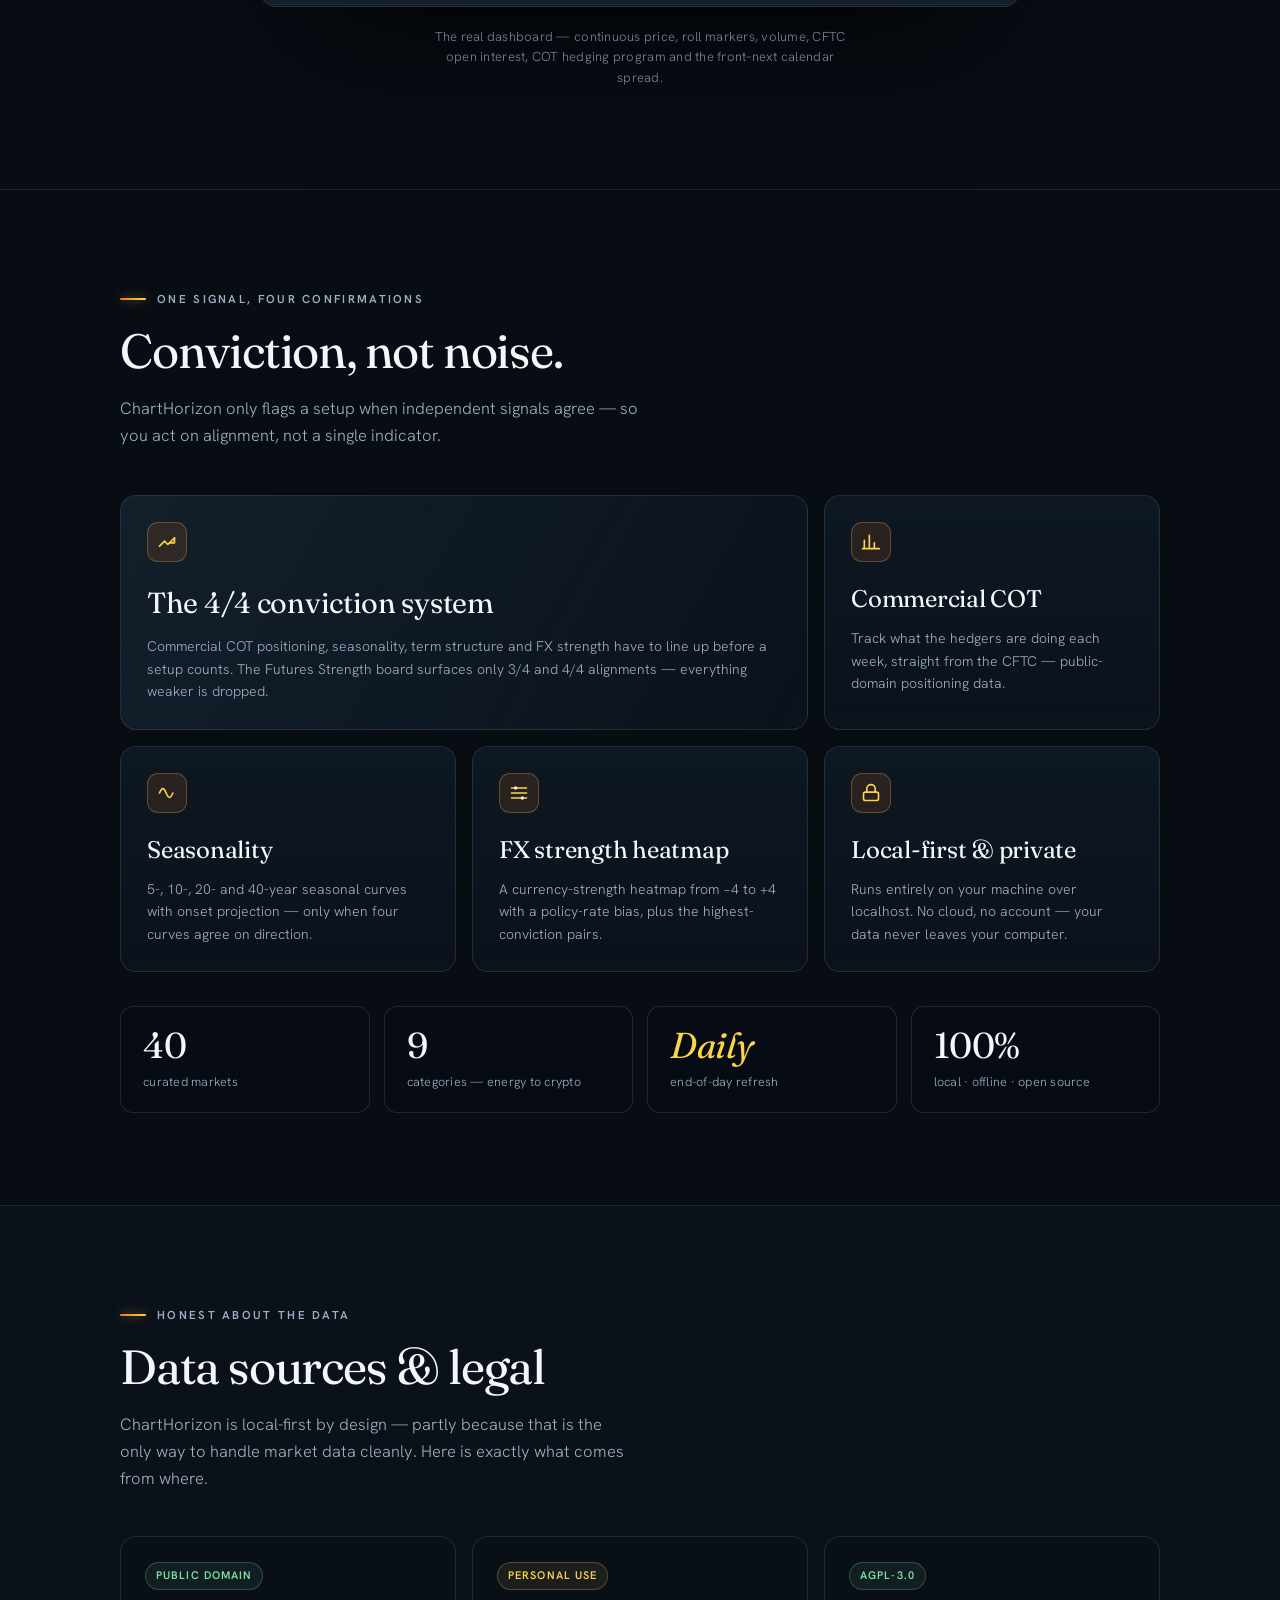
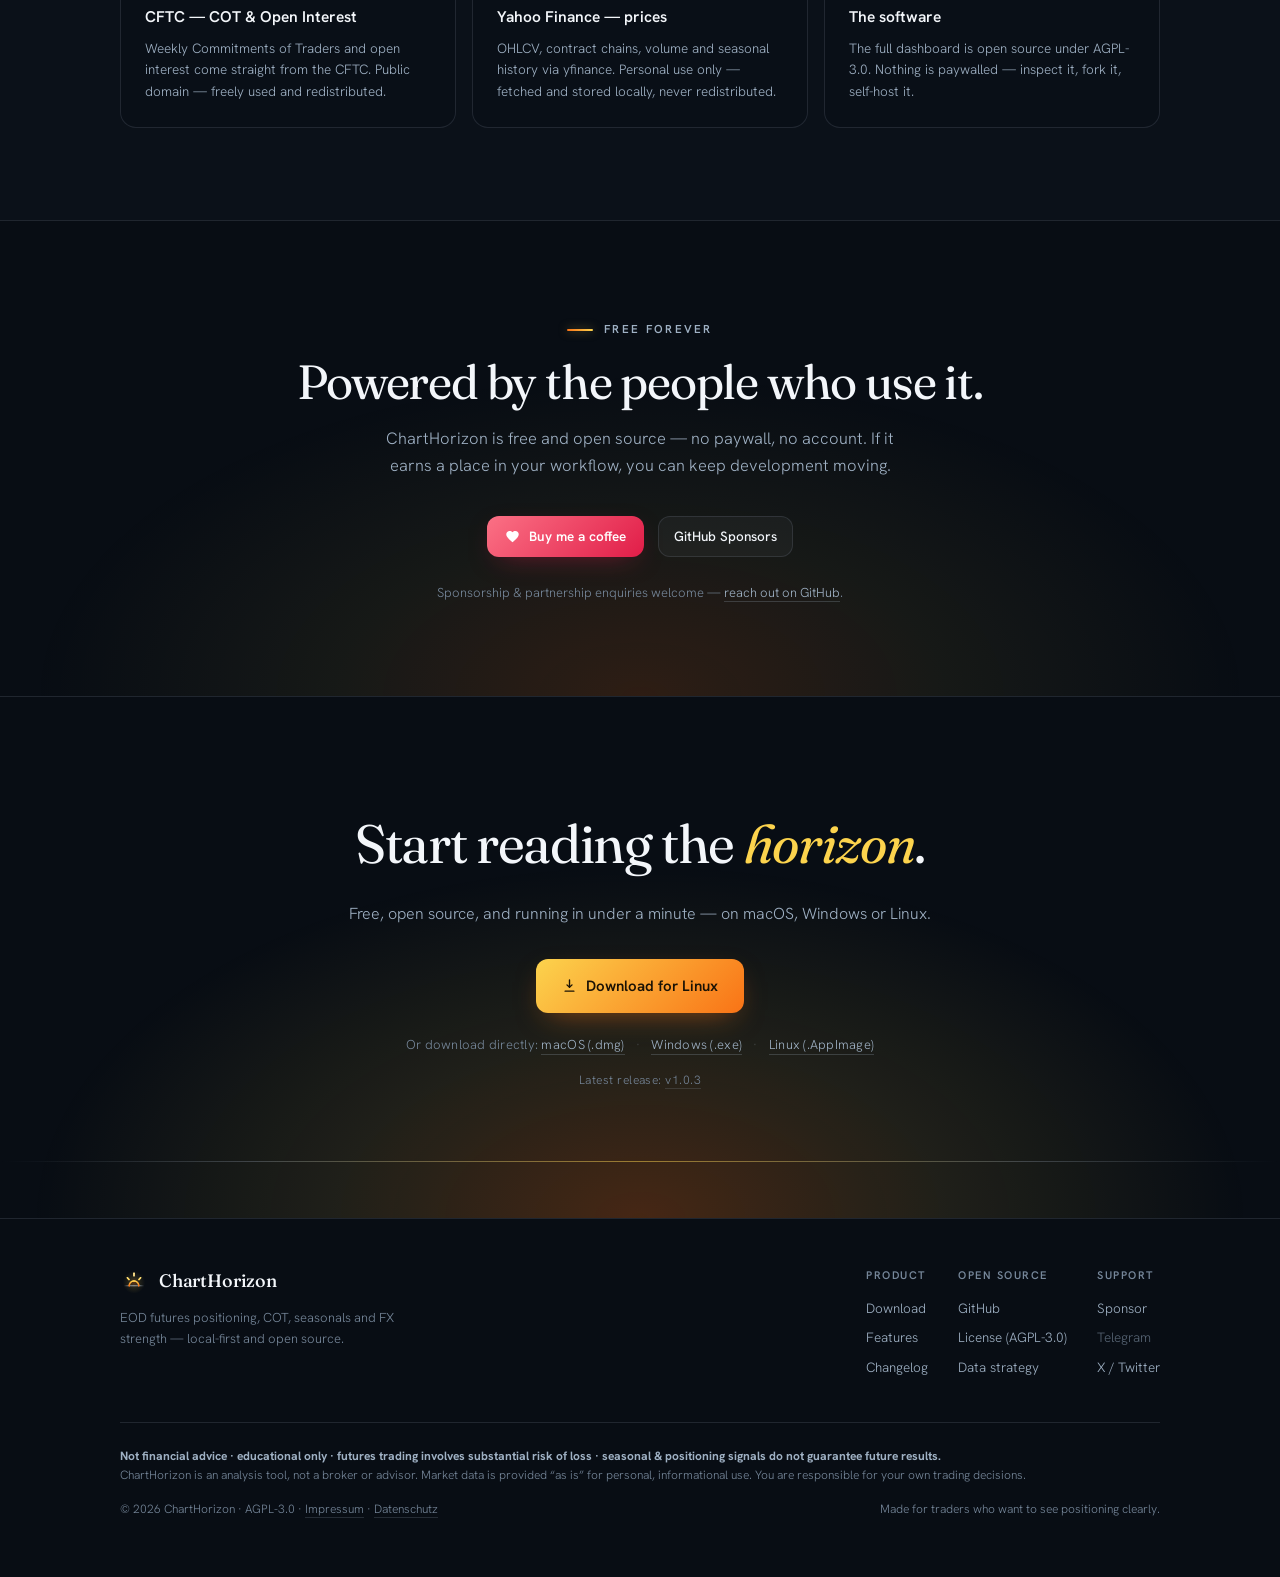
==== commit a01caf2a: "Redesign landing page (Dark Horizon): refined typography, depth & motion" ====
--- a/site/index.html
+++ b/site/index.html
@@ -5,7 +5,7 @@
 <meta name="viewport" content="width=device-width, initial-scale=1">
 <title>ChartHorizon — See where the big money is positioned</title>
 <meta name="description" content="ChartHorizon — a local-first futures dashboard: commercial COT positioning, seasonality, term structure and FX strength. Free, open source, runs offline. macOS, Windows, Linux.">
-<meta name="theme-color" content="#0e1822">
+<meta name="theme-color" content="#0b1119">
 <link rel="icon" type="image/svg+xml" href="assets/favicon.svg">
 <meta property="og:title" content="ChartHorizon — see where the big money is positioned">
 <meta property="og:description" content="Local-first futures dashboard: COT, seasonals, term structure, FX strength. Free & open source.">
@@ -18,137 +18,191 @@
         data-cf-beacon='{"token": "ad8ec9c612294bc1becfed6a490aabdd"}'></script>
 <link rel="preconnect" href="https://fonts.googleapis.com">
 <link rel="preconnect" href="https://fonts.gstatic.com" crossorigin>
-<link href="https://fonts.googleapis.com/css2?family=Instrument+Serif:ital@0;1&family=Sora:wght@300;400;500;600;700&display=swap" rel="stylesheet">
+<link href="https://fonts.googleapis.com/css2?family=Fraunces:ital,opsz,wght@0,9..144,400..600;1,9..144,400..600&family=Hanken+Grotesk:wght@300;400;500;600;700&display=swap" rel="stylesheet">
 <style>
   :root{
-    --bg:#0e1822; --bg-2:#0b131c;
-    --ink:#f5f7fa; --muted:#95a3b5; --muted-2:#748292;
-    --hair:rgba(154,167,184,.28);
-    --gold:#fde08a; --amber:#fcd34d; --orange:#f97316;
-    --panel:#121e2a; --panel-2:#0f1925; --panel-line:rgba(154,167,184,.16);
-    --serif:'Instrument Serif',Georgia,serif;
-    --sans:'Sora',system-ui,sans-serif;
+    --bg:#0b1119; --bg-2:#080d14;
+    --surface:#111d29; --surface-2:#0e1825;
+    --ink:#f3f6fa; --muted:#9fb1c4; --muted-2:#76879a;
+    --line:rgba(156,170,186,.16); --hair:rgba(156,170,186,.30);
+    --gold:#fde08a; --amber:#fcd34d; --orange:#f97316; --up:#7fe0a3;
+    --serif:'Fraunces',Georgia,serif;
+    --sans:'Hanken Grotesk',system-ui,sans-serif;
+    --ease:cubic-bezier(.16,1,.3,1);
+    --z-glow:2; --z-hair:3; --z-content:10; --z-preview:20; --z-header:40;
   }
   *{box-sizing:border-box; margin:0; padding:0}
   html{scroll-behavior:smooth}
-  body{background:var(--bg-2); color:var(--ink); font-family:var(--sans); font-weight:300; -webkit-font-smoothing:antialiased; line-height:1.5}
-  .wrap{max-width:1120px; margin:0 auto; padding:0 clamp(24px,5vw,40px)}
-  .eyebrow{font-size:12px; letter-spacing:.22em; text-transform:uppercase; color:var(--orange); font-weight:600}
-  .sec-title{font-family:var(--serif); font-size:clamp(30px,4vw,46px); line-height:1.06; letter-spacing:-.02em; margin:14px 0 0}
-  .sec-sub{color:var(--muted); max-width:620px; margin:16px 0 0; font-size:16px; line-height:1.6}
-
-  /* header — flush to the very top */
-  header{position:absolute; top:0; left:0; right:0; z-index:40; display:flex; align-items:center; justify-content:space-between; padding:22px clamp(24px,5vw,64px); flex-wrap:wrap; row-gap:10px;}
+  body{background:var(--bg-2); color:var(--ink); font-family:var(--sans); font-weight:300; -webkit-font-smoothing:antialiased; line-height:1.6;
+    background-image:radial-gradient(120% 70% at 50% -20%, rgba(20,34,47,.7) 0%, transparent 60%)}
+  /* filmic grain over the whole dark canvas */
+  body::before{content:""; position:fixed; inset:0; z-index:1; pointer-events:none; opacity:.035; mix-blend-mode:overlay;
+    background-image:url("data:image/svg+xml;utf8,<svg xmlns='http://www.w3.org/2000/svg' width='140' height='140'><filter id='n'><feTurbulence type='fractalNoise' baseFrequency='.85' numOctaves='2' stitchTiles='stitch'/></filter><rect width='100%25' height='100%25' filter='url(%23n)'/></svg>")}
+  a{color:inherit}
+  ::selection{background:rgba(252,211,77,.22); color:#fff}
+  :focus-visible{outline:2px solid var(--amber); outline-offset:3px; border-radius:4px}
+  .wrap{max-width:1120px; margin:0 auto; padding:0 clamp(24px,5vw,40px); position:relative}
+
+  /* eyebrow — a deliberate horizon-tick branded kicker */
+  .eyebrow{display:inline-flex; align-items:center; gap:11px; font-size:11.5px; letter-spacing:.2em; text-transform:uppercase; color:var(--muted); font-weight:600}
+  .eyebrow::before{content:""; width:26px; height:2px; border-radius:2px; background:linear-gradient(90deg,var(--orange),var(--amber)); box-shadow:0 0 10px rgba(252,211,77,.5)}
+  .sec-title{font-family:var(--serif); font-weight:400; font-size:clamp(30px,4.2vw,48px); line-height:1.05; letter-spacing:-.025em; margin:18px 0 0; text-wrap:balance}
+  .sec-title em{font-style:italic; color:var(--amber)}
+  .sec-sub{color:var(--muted); max-width:60ch; margin:18px 0 0; font-size:16.5px; line-height:1.65; text-wrap:pretty}
+
+  /* header */
+  header{position:absolute; top:0; left:0; right:0; z-index:var(--z-header); display:flex; align-items:center; justify-content:space-between; padding:22px clamp(24px,5vw,64px); flex-wrap:wrap; row-gap:10px}
   .brand{display:flex; align-items:center; gap:11px}
-  .brand .word{font-family:var(--serif); font-size:21px; letter-spacing:-.02em; color:var(--ink)}
+  .brand .word{font-family:var(--serif); font-weight:500; font-size:21px; letter-spacing:-.01em; color:var(--ink)}
   nav{display:flex; align-items:center; gap:22px}
-  nav .lnk{font-size:13.5px; color:var(--muted); text-decoration:none; transition:.15s}
+  nav .lnk{font-size:13.5px; color:var(--muted); text-decoration:none; transition:color .15s}
   nav .lnk:hover{color:var(--ink)}
-  .dl{display:inline-flex; align-items:center; gap:9px; font-size:13.5px; font-weight:600; padding:10px 18px; border-radius:11px; text-decoration:none; background:linear-gradient(135deg,var(--amber),var(--orange)); color:#1a1205; box-shadow:0 8px 28px -10px rgba(249,115,22,.55); transition:.18s}
-  .dl:hover{transform:translateY(-1px); box-shadow:0 12px 34px -10px rgba(249,115,22,.7)}
+  .dl{display:inline-flex; align-items:center; gap:9px; font-size:13.5px; font-weight:600; padding:10px 18px; border-radius:12px; text-decoration:none; background:linear-gradient(135deg,var(--amber),var(--orange)); color:#1a1205; box-shadow:0 10px 30px -12px rgba(249,115,22,.6); transition:transform .18s var(--ease), box-shadow .18s var(--ease)}
+  .dl:hover{transform:translateY(-1px); box-shadow:0 16px 38px -12px rgba(249,115,22,.75)}
   .dl svg{width:15px; height:15px}
-  .sup{display:inline-flex; align-items:center; gap:7px; font-size:13.5px; font-weight:500; padding:9px 15px; border-radius:11px; text-decoration:none; color:var(--ink); border:1px solid var(--panel-line); background:rgba(154,167,184,.06); transition:.18s}
+  nav .dl-wrap{display:inline-flex; flex-direction:column; align-items:center; gap:3px}
+  nav .nav-ver{font-size:10.5px; color:var(--muted-2); letter-spacing:.05em; line-height:1; text-decoration:none; transition:color .15s}
+  nav .nav-ver:hover{color:var(--muted)}
+  .sup{display:inline-flex; align-items:center; gap:7px; font-size:13.5px; font-weight:500; padding:9px 15px; border-radius:12px; text-decoration:none; color:var(--ink); border:1px solid var(--line); background:rgba(156,170,186,.06); transition:.18s}
   .sup:hover{border-color:rgba(252,211,77,.4); background:rgba(249,115,22,.08)}
   .sup svg{width:15px; height:15px; color:var(--orange); fill:currentColor}
-  /* Support/Donate-CTA: pink-rot + dezenter Herzschlag (ab und zu leicht bemerkbar) */
   .sup-heart{color:#fff; background:linear-gradient(135deg,#fb7185,#e11d48); border-color:transparent; box-shadow:0 8px 28px -12px rgba(225,29,72,.6); animation:sup-heartbeat 7s ease-in-out infinite}
   .sup-heart svg{color:#fff}
   .sup-heart:hover{filter:brightness(1.07); border-color:transparent; background:linear-gradient(135deg,#fb7185,#e11d48); animation:none}
   @keyframes sup-heartbeat{0%,70%,100%{transform:scale(1); box-shadow:0 8px 28px -12px rgba(225,29,72,.6), 0 0 0 0 rgba(244,63,94,0)} 76%{transform:scale(1.05); box-shadow:0 8px 28px -12px rgba(225,29,72,.6), 0 0 0 0 rgba(244,63,94,.5)} 88%{transform:scale(1); box-shadow:0 8px 28px -12px rgba(225,29,72,.6), 0 0 0 10px rgba(244,63,94,0)}}
-  @media (prefers-reduced-motion: reduce){.sup-heart{animation:none}}
-
-  /* hero — content pulled up (less empty band under the header) */
-  .hero{position:relative; min-height:82vh; display:grid; place-items:center; text-align:center; overflow:hidden; padding:104px 0 40px;
-        background:radial-gradient(ellipse 120% 80% at 50% -10%, #14222f 0%, var(--bg) 42%, var(--bg-2) 100%)}
-  .glow{position:absolute; left:0; right:0; bottom:0; height:70%; pointer-events:none;
-        background:radial-gradient(ellipse 72% 100% at 50% 100%, rgba(249,115,22,.30) 0%, rgba(252,211,77,.12) 34%, rgba(252,211,77,0) 68%)}
-  .hair{position:absolute; left:0; right:0; top:64%; height:1px; pointer-events:none; background:linear-gradient(90deg, rgba(154,167,184,0) 0%, var(--hair) 22%, var(--hair) 78%, rgba(154,167,184,0) 100%)}
-  .hero .inner{position:relative; z-index:10; max-width:780px; padding:0 28px}
-  .hero .eyebrow{color:var(--muted); font-weight:400}
-  h1{font-family:var(--serif); font-size:clamp(40px,6.4vw,68px); line-height:1.03; letter-spacing:-.02em; margin:26px 0 22px}
-  h1 em{font-style:italic; background:linear-gradient(120deg,var(--gold),var(--orange)); -webkit-background-clip:text; background-clip:text; color:transparent}
-  .lede{font-size:clamp(16px,1.7vw,18.5px); color:var(--muted); line-height:1.6; max-width:580px; margin:0 auto 38px}
+
+  /* hero — content-driven height (px floor, not vh) so the band above the headline
+     doesn't balloon on tall screens; centering stays neutral since box ≈ content */
+  .hero{position:relative; min-height:600px; display:grid; place-items:center; text-align:center; overflow:hidden; padding:124px 0 70px;
+        background:radial-gradient(ellipse 120% 80% at 50% -10%, #162735 0%, var(--bg) 44%, var(--bg-2) 100%)}
+  .glow{position:absolute; left:0; right:0; bottom:0; height:70%; z-index:var(--z-glow); pointer-events:none;
+        background:radial-gradient(ellipse 70% 100% at 50% 100%, rgba(249,115,22,.32) 0%, rgba(252,211,77,.12) 34%, rgba(252,211,77,0) 68%); animation:breathe 9s ease-in-out infinite}
+  @keyframes breathe{0%,100%{opacity:.85} 50%{opacity:1}}
+  .hair{position:absolute; left:0; right:0; top:62%; height:1px; z-index:var(--z-hair); pointer-events:none;
+        background:linear-gradient(90deg, transparent 0%, var(--hair) 20%, rgba(252,211,77,.5) 50%, var(--hair) 80%, transparent 100%)}
+  .spark{position:absolute; left:0; right:0; top:62%; transform:translateY(-46px); height:60px; z-index:var(--z-hair); pointer-events:none; opacity:.6}
+  .spark path{stroke:url(#sparkgrad); stroke-width:1.5; fill:none; stroke-dasharray:2200; stroke-dashoffset:2200; animation:draw 2.6s var(--ease) .35s forwards}
+  @keyframes draw{to{stroke-dashoffset:0}}
+  .hero .inner{position:relative; z-index:var(--z-content); max-width:820px; padding:0 28px}
+  .hero .eyebrow{color:var(--muted); font-weight:600}
+  h1{font-family:var(--serif); font-weight:400; font-size:clamp(42px,6.2vw,76px); line-height:1.04; letter-spacing:-.025em; margin:26px 0 22px; text-wrap:balance}
+  h1 em{font-style:italic; background:linear-gradient(115deg,var(--gold),var(--orange)); -webkit-background-clip:text; background-clip:text; color:transparent}
+  .lede{font-size:clamp(16px,1.6vw,18.5px); color:var(--muted); line-height:1.65; max-width:580px; margin:0 auto 36px; text-wrap:pretty}
   .platforms{display:inline-flex; align-items:center; gap:12px; font-size:13px; color:var(--muted-2)}
   .platforms .os{display:inline-flex; align-items:center; gap:7px; color:var(--muted)}
   .platforms .os svg{width:14px; height:14px; opacity:.85}
-  .platforms .sep{color:rgba(154,167,184,.3)}
+  .platforms .sep{color:rgba(156,170,186,.3)}
   .free{margin-top:14px; font-size:12px; color:var(--muted-2); letter-spacing:.06em}
   .free b{color:var(--muted); font-weight:500}
 
+  /* orchestrated hero load */
+  .hero .inner > *{animation:riseIn .85s var(--ease) both}
+  .hero .inner > .eyebrow{animation-delay:.05s}
+  .hero .inner > h1{animation-delay:.16s}
+  .hero .inner > .lede{animation-delay:.30s}
+  .hero .inner > .platforms{animation-delay:.42s}
+  .hero .inner > .free{animation-delay:.50s}
+  @keyframes riseIn{from{opacity:0; transform:translateY(14px)} to{opacity:1; transform:none}}
+
   /* preview — real dashboard screenshot in a browser window */
-  .preview{padding:0 0 96px; margin-top:-7vh; position:relative; z-index:20}
-  .window{max-width:720px; margin:0 auto; border-radius:14px; border:1px solid var(--panel-line); background:var(--panel-2); box-shadow:0 50px 110px -40px rgba(0,0,0,.85); overflow:hidden}
-  .win-bar{display:flex; align-items:center; gap:8px; padding:11px 14px; border-bottom:1px solid var(--panel-line); background:rgba(154,167,184,.03)}
+  .preview{padding:0 0 100px; margin-top:-7vh; position:relative; z-index:var(--z-preview)}
+  .window{max-width:760px; margin:0 auto; border-radius:16px; border:1px solid var(--line); background:var(--surface-2); box-shadow:0 60px 120px -45px rgba(0,0,0,.9), 0 0 0 1px rgba(255,255,255,.02) inset; overflow:hidden}
+  .win-bar{display:flex; align-items:center; gap:8px; padding:11px 14px; border-bottom:1px solid var(--line); background:rgba(156,170,186,.03)}
   .win-bar .dots{display:flex; gap:7px}
   .win-bar .dots i{width:11px; height:11px; border-radius:50%; display:block}
   .win-bar .dots i:nth-child(1){background:#ff5f57} .win-bar .dots i:nth-child(2){background:#febc2e} .win-bar .dots i:nth-child(3){background:#28c840}
   .win-bar .addr{margin:0 auto; font-size:12px; color:var(--muted-2); letter-spacing:.02em}
   .shot-img{display:block; width:100%; height:auto}
-  .preview .cap{text-align:center; margin-top:18px; font-size:13px; color:var(--muted-2); letter-spacing:.02em}
+  .preview .cap{text-align:center; margin-top:20px; font-size:13px; color:var(--muted-2); letter-spacing:.02em; max-width:60ch; margin-left:auto; margin-right:auto}
 
   /* section shell */
-  section.block{padding:84px 0; border-top:1px solid var(--panel-line)}
+  section.block{padding:92px 0; border-top:1px solid var(--line); position:relative}
   section.block.alt{background:var(--bg)}
 
   /* features bento */
-  .feat-grid{display:grid; grid-template-columns:repeat(3,1fr); gap:16px; margin-top:42px}
-  .feat{border:1px solid var(--panel-line); border-radius:14px; padding:24px; background:linear-gradient(180deg,rgba(18,30,42,.6),rgba(15,25,37,.4)); transition:.18s}
-  .feat:hover{border-color:rgba(252,211,77,.3)}
-  .feat.span2{grid-column:span 2; background:linear-gradient(120deg,rgba(20,34,47,.8),rgba(15,25,37,.4))}
-  .feat .ic{width:38px; height:38px; border-radius:10px; display:grid; place-items:center; background:rgba(249,115,22,.12); border:1px solid rgba(252,211,77,.25); margin-bottom:16px}
+  .feat-grid{display:grid; grid-template-columns:repeat(3,1fr); gap:16px; margin-top:46px}
+  .feat{position:relative; border:1px solid var(--line); border-radius:16px; padding:26px; background:linear-gradient(180deg,rgba(17,29,41,.7),rgba(14,24,37,.45)); transition:border-color .25s var(--ease), transform .25s var(--ease)}
+  .feat:hover{border-color:rgba(252,211,77,.32); transform:translateY(-3px)}
+  .feat.span2{grid-column:span 2; background:linear-gradient(120deg,rgba(21,35,48,.85),rgba(14,24,37,.45))}
+  .feat .ic{width:40px; height:40px; border-radius:11px; display:grid; place-items:center; background:rgba(249,115,22,.12); border:1px solid rgba(252,211,77,.25); margin-bottom:18px}
   .feat .ic svg{width:20px; height:20px; stroke:var(--amber); fill:none}
-  .feat h3{font-family:var(--serif); font-size:23px; letter-spacing:-.01em; margin-bottom:8px; color:var(--ink); font-weight:400}
-  .feat p{font-size:14px; color:var(--muted); line-height:1.55}
-  .feat.span2 h3{font-size:28px}
+  .feat h3{font-family:var(--serif); font-weight:400; font-size:24px; letter-spacing:-.01em; margin-bottom:9px; color:var(--ink)}
+  .feat p{font-size:14px; color:var(--muted); line-height:1.6}
+  .feat.span2 h3{font-size:29px}
 
   /* stat strip */
-  .stats{display:flex; flex-wrap:wrap; gap:14px; margin-top:30px}
-  .stat{flex:1; min-width:150px; border:1px solid var(--panel-line); border-radius:12px; padding:18px 20px; background:rgba(11,19,28,.35)}
-  .stat .n{font-family:var(--serif); font-size:34px; color:var(--ink); line-height:1}
-  .stat .l{font-size:12.5px; color:var(--muted); margin-top:8px; letter-spacing:.02em}
+  .stats{display:flex; flex-wrap:wrap; gap:14px; margin-top:34px}
+  .stat{flex:1; min-width:150px; border:1px solid var(--line); border-radius:13px; padding:20px 22px; background:rgba(8,13,20,.4)}
+  .stat .n{font-family:var(--serif); font-weight:400; font-size:36px; color:var(--ink); line-height:1; letter-spacing:-.01em}
+  .stat .n em{font-style:italic; color:var(--amber)}
+  .stat .l{font-size:12.5px; color:var(--muted); margin-top:9px; letter-spacing:.02em}
 
   /* data & legal */
-  .legal-grid{display:grid; grid-template-columns:repeat(3,1fr); gap:16px; margin-top:40px}
-  .src{border:1px solid var(--panel-line); border-radius:14px; padding:22px; background:rgba(11,19,28,.3)}
-  .src .badge{display:inline-flex; align-items:center; gap:7px; font-size:11px; letter-spacing:.1em; text-transform:uppercase; font-weight:600; padding:4px 10px; border-radius:999px; margin-bottom:14px}
-  .src .badge.ok{color:#7fe0a3; background:rgba(127,224,163,.08); border:1px solid rgba(127,224,163,.25)}
+  .legal-grid{display:grid; grid-template-columns:repeat(3,1fr); gap:16px; margin-top:44px}
+  .src{border:1px solid var(--line); border-radius:16px; padding:24px; background:rgba(8,13,20,.35); transition:border-color .25s var(--ease)}
+  .src:hover{border-color:rgba(156,170,186,.3)}
+  .src .badge{display:inline-flex; align-items:center; gap:7px; font-size:11px; letter-spacing:.1em; text-transform:uppercase; font-weight:600; padding:4px 10px; border-radius:999px; margin-bottom:15px}
+  .src .badge.ok{color:var(--up); background:rgba(127,224,163,.08); border:1px solid rgba(127,224,163,.25)}
   .src .badge.warn{color:var(--amber); background:rgba(252,211,77,.08); border:1px solid rgba(252,211,77,.25)}
-  .src h4{font-size:15px; color:var(--ink); font-weight:600; margin-bottom:7px}
-  .src p{font-size:13.5px; color:var(--muted); line-height:1.55}
+  .src h4{font-size:15.5px; color:var(--ink); font-weight:600; margin-bottom:8px}
+  .src p{font-size:13.5px; color:var(--muted); line-height:1.6}
+
+  /* support / sponsor */
+  .support{position:relative; text-align:center; overflow:hidden}
+  .support .glow{height:100%; opacity:.5; animation:none}
+  .support .wrap{position:relative; z-index:5}
+  .support-btns{display:flex; gap:14px; justify-content:center; margin-top:36px; flex-wrap:wrap}
+  .support .sec-sub{margin-left:auto; margin-right:auto}
+  .support-note{margin-top:26px; font-size:13px; color:var(--muted-2)}
+  .support-note a{color:var(--muted); text-decoration:none; border-bottom:1px solid rgba(156,170,186,.25)}
+  .support-note a:hover{color:var(--ink); border-bottom-color:var(--amber)}
 
   /* closing CTA */
-  .cta{position:relative; text-align:center; padding:96px 0 104px; overflow:hidden; border-top:1px solid var(--panel-line)}
+  .cta{position:relative; text-align:center; padding:104px 0 128px; overflow:hidden; border-top:1px solid var(--line)}
   .cta .glow{height:100%; opacity:.8}
-  .cta h2{position:relative; z-index:5; font-family:var(--serif); font-size:clamp(32px,5vw,52px); letter-spacing:-.02em; margin-bottom:14px}
-  .cta p{position:relative; z-index:5; color:var(--muted); margin-bottom:30px}
-  .cta .dl{position:relative; z-index:5; font-size:15px; padding:14px 24px}
-  .cta .cta-all{position:relative; z-index:5; margin-top:20px; font-size:13px; color:var(--muted-2); letter-spacing:.02em}
-  .cta .cta-all a{color:var(--muted); text-decoration:none; border-bottom:1px solid rgba(154,167,184,.25); padding-bottom:1px; transition:.15s}
+  /* horizon ground-line: sits in the empty band below the whole download stack
+     (guaranteed by padding-bottom), so it never crosses content on any viewport */
+  .cta .hair{top:auto; bottom:56px}
+  .cta h2{position:relative; z-index:5; font-family:var(--serif); font-weight:400; font-size:clamp(32px,5vw,54px); letter-spacing:-.025em; margin-bottom:14px}
+  .cta h2 em{font-style:italic; color:var(--amber)}
+  .cta p{position:relative; z-index:5; color:var(--muted); margin-bottom:32px}
+  .cta .dl{position:relative; z-index:5; font-size:15px; padding:15px 26px}
+  .cta .cta-all{position:relative; z-index:5; margin-top:22px; font-size:13px; color:var(--muted-2); letter-spacing:.02em}
+  .cta .cta-all a{color:var(--muted); text-decoration:none; border-bottom:1px solid rgba(156,170,186,.25); padding-bottom:1px; transition:.15s}
   .cta .cta-all a:hover{color:var(--ink); border-bottom-color:var(--amber)}
-  .cta .cta-all .sep{color:rgba(154,167,184,.3); margin:0 8px}
+  .cta .cta-all .sep{color:rgba(156,170,186,.3); margin:0 8px}
+  .cta .dl-version{position:relative; z-index:5; margin-top:15px; font-size:12px; color:var(--muted-2); letter-spacing:.04em}
+  .cta .dl-version a{color:var(--muted-2); text-decoration:none; border-bottom:1px solid rgba(156,170,186,.18); transition:.15s}
+  .cta .dl-version a:hover{color:var(--muted)}
 
   /* footer */
-  footer{border-top:1px solid var(--panel-line); padding:46px 0 56px; background:var(--bg-2)}
+  footer{border-top:1px solid var(--line); padding:48px 0 58px; background:var(--bg-2)}
   .foot-top{display:flex; flex-wrap:wrap; justify-content:space-between; gap:24px; align-items:flex-start}
   .foot-links{display:flex; gap:30px; flex-wrap:wrap}
-  .foot-col h6{font-size:11px; letter-spacing:.14em; text-transform:uppercase; color:var(--muted-2); margin-bottom:12px; font-weight:600}
-  .foot-col a{display:block; font-size:13.5px; color:var(--muted); text-decoration:none; margin-bottom:8px; transition:.15s}
+  .foot-col h6{font-size:11px; letter-spacing:.14em; text-transform:uppercase; color:var(--muted-2); margin-bottom:13px; font-weight:600}
+  .foot-col a{display:block; font-size:13.5px; color:var(--muted); text-decoration:none; margin-bottom:8px; transition:color .15s}
   .foot-col a:hover{color:var(--ink)}
-  .foot-col .soon{display:block;font-size:13.5px;color:var(--muted-2);margin-bottom:8px;opacity:.7;cursor:default}
-  .disclaimer{margin-top:34px; padding-top:22px; border-top:1px solid var(--panel-line); font-size:12px; color:var(--muted-2); line-height:1.6}
+  .foot-col .soon{display:block; font-size:13.5px; color:var(--muted-2); margin-bottom:8px; opacity:.7; cursor:default}
+  .disclaimer{margin-top:36px; padding-top:24px; border-top:1px solid var(--line); font-size:12px; color:var(--muted-2); line-height:1.6}
   .copy{margin-top:14px; font-size:12px; color:var(--muted-2); display:flex; justify-content:space-between; flex-wrap:wrap; gap:10px}
-  .copy a{color:var(--muted-2); text-decoration:none; border-bottom:1px solid rgba(154,167,184,.2)}
+  .copy a{color:var(--muted-2); text-decoration:none; border-bottom:1px solid rgba(156,170,186,.2)}
   .copy a:hover{color:var(--muted)}
-  /* support / sponsor section */
-  .support{position:relative; text-align:center; overflow:hidden}
-  .support .glow{height:100%; opacity:.5}
-  .support .wrap{position:relative; z-index:5}
-  .support-btns{display:flex; gap:14px; justify-content:center; margin-top:34px; flex-wrap:wrap}
-  .support-note{margin-top:24px; font-size:13px; color:var(--muted-2)}
-  .support-note a{color:var(--muted); text-decoration:none; border-bottom:1px solid rgba(154,167,184,.25)}
-  .support-note a:hover{color:var(--ink); border-bottom-color:var(--amber)}
-
-  @media(max-width:880px){ .feat-grid,.legal-grid{grid-template-columns:1fr} .feat.span2{grid-column:span 1} nav .lnk.gh{display:none} }
+
+  /* scroll reveal */
+  .reveal{opacity:0; transform:translateY(26px); transition:opacity .8s var(--ease), transform .8s var(--ease)}
+  .reveal.in{opacity:1; transform:none}
+
+  @media(max-width:880px){
+    .feat-grid,.legal-grid{grid-template-columns:1fr}
+    .feat.span2{grid-column:span 1}
+    nav .lnk.gh{display:none}
+  }
+  @media (prefers-reduced-motion: reduce){
+    html{scroll-behavior:auto}
+    *,*::before,*::after{animation:none !important; transition:none !important}
+    .reveal{opacity:1; transform:none}
+    .spark path{stroke-dashoffset:0}
+  }
 </style>
 </head>
 <body>
@@ -158,6 +212,7 @@
     <linearGradient id="sun" x1="50" y1="29" x2="50" y2="64" gradientUnits="userSpaceOnUse"><stop offset="0" stop-color="#fde08a"/><stop offset=".5" stop-color="#fcd34d"/><stop offset="1" stop-color="#f97316"/></linearGradient>
     <radialGradient id="bloom" cx="50%" cy="50%" r="50%"><stop offset="0" stop-color="#f97316" stop-opacity=".34"/><stop offset=".45" stop-color="#fcd34d" stop-opacity=".12"/><stop offset="1" stop-color="#fcd34d" stop-opacity="0"/></radialGradient>
     <linearGradient id="hz" x1="14" y1="0" x2="86" y2="0" gradientUnits="userSpaceOnUse"><stop offset="0" stop-color="#8896a8" stop-opacity="0"/><stop offset=".2" stop-color="#aab6c6" stop-opacity=".9"/><stop offset=".5" stop-color="#c6cfdb"/><stop offset=".8" stop-color="#aab6c6" stop-opacity=".9"/><stop offset="1" stop-color="#8896a8" stop-opacity="0"/></linearGradient>
+    <linearGradient id="sparkgrad" x1="0" y1="0" x2="1" y2="0"><stop offset="0" stop-color="#fcd34d" stop-opacity="0"/><stop offset=".5" stop-color="#fde08a" stop-opacity=".95"/><stop offset="1" stop-color="#f97316" stop-opacity="0"/></linearGradient>
     <filter id="g" x="-40%" y="-40%" width="180%" height="180%"><feGaussianBlur stdDeviation="1.5" result="b"/><feMerge><feMergeNode in="b"/><feMergeNode in="SourceGraphic"/></feMerge></filter>
     <symbol id="chMark" viewBox="0 0 100 100">
       <circle cx="50" cy="55" r="40" fill="url(#bloom)"/>
@@ -171,13 +226,17 @@
   <div class="brand"><svg width="32" height="32" aria-hidden="true"><use href="#chMark"/></svg><span class="word">ChartHorizon</span></div>
   <nav><a class="lnk gh" href="https://github.com/ChartHorizon/charthorizon" target="_blank" rel="noopener">GitHub</a>
     <a class="sup sup-heart" href="https://buymeacoffee.com/charthorizon" target="_blank" rel="noopener"><svg viewBox="0 0 24 24" aria-hidden="true"><path d="M12 21.35l-1.45-1.32C5.4 15.36 2 12.28 2 8.5 2 5.42 4.42 3 7.5 3c1.74 0 3.41.81 4.5 2.09C13.09 3.81 14.76 3 16.5 3 19.58 3 22 5.42 22 8.5c0 3.78-3.4 6.86-8.55 11.54L12 21.35z"/></svg>Support</a>
-    <a class="dl" id="dlPrimary" href="https://github.com/ChartHorizon/charthorizon/releases/latest" target="_blank" rel="noopener"><svg viewBox="0 0 24 24" fill="none" stroke="currentColor" stroke-width="2.2" stroke-linecap="round" stroke-linejoin="round" aria-hidden="true"><path d="M12 3v12m0 0l-4-4m4 4l4-4M5 21h14"/></svg>Download</a>
+    <span class="dl-wrap">
+      <a class="dl" id="dlPrimary" href="https://github.com/ChartHorizon/charthorizon/releases/latest" target="_blank" rel="noopener"><svg viewBox="0 0 24 24" fill="none" stroke="currentColor" stroke-width="2.2" stroke-linecap="round" stroke-linejoin="round" aria-hidden="true"><path d="M12 3v12m0 0l-4-4m4 4l4-4M5 21h14"/></svg>Download</a>
+      <a class="nav-ver" id="dlVersionTop" href="https://github.com/ChartHorizon/charthorizon/releases/latest" target="_blank" rel="noopener">v1.0.3</a>
+    </span>
   </nav>
 </header>
 
 <!-- HERO -->
 <section class="hero">
   <div class="glow"></div><div class="hair"></div>
+  <svg class="spark" viewBox="0 0 1440 60" preserveAspectRatio="none" aria-hidden="true"><path d="M0 44 L96 40 168 47 240 30 312 38 384 22 456 33 528 14 600 26 672 9 744 24 816 7 888 20 960 5 1032 22 1104 11 1176 26 1248 12 1320 28 1392 16 1440 22"/></svg>
   <div class="inner">
     <div class="eyebrow">EOD futures positioning · COT · seasonals · FX strength</div>
     <h1>See where the big money is <em>positioned</em> —<br>before the market shows it.</h1>
@@ -195,7 +254,7 @@
 </section>
 
 <!-- PREVIEW (real dashboard screenshot) -->
-<div class="preview"><div class="wrap"><div class="window">
+<div class="preview"><div class="wrap reveal"><div class="window">
   <div class="win-bar"><div class="dots"><i></i><i></i><i></i></div><div class="addr">localhost:8000 — ChartHorizon</div></div>
   <img class="shot-img" src="assets/dashboard.png" alt="ChartHorizon — WTI Crude Oil continuous futures chart with volume, open interest, COT hedging program and calendar spread">
 </div>
@@ -204,7 +263,7 @@
 
 <!-- FEATURES -->
 <section class="block" id="features">
-  <div class="wrap">
+  <div class="wrap reveal">
     <div class="eyebrow">One signal, four confirmations</div>
     <h2 class="sec-title">Conviction, not noise.</h2>
     <p class="sec-sub">ChartHorizon only flags a setup when independent signals agree — so you act on alignment, not a single indicator.</p>
@@ -238,7 +297,7 @@
     <div class="stats">
       <div class="stat"><div class="n">40</div><div class="l">curated markets</div></div>
       <div class="stat"><div class="n">9</div><div class="l">categories — energy to crypto</div></div>
-      <div class="stat"><div class="n">Daily</div><div class="l">end-of-day refresh</div></div>
+      <div class="stat"><div class="n"><em>Daily</em></div><div class="l">end-of-day refresh</div></div>
       <div class="stat"><div class="n">100%</div><div class="l">local · offline · open source</div></div>
     </div>
   </div>
@@ -246,7 +305,7 @@
 
 <!-- DATA & LEGAL -->
 <section class="block alt">
-  <div class="wrap">
+  <div class="wrap reveal">
     <div class="eyebrow">Honest about the data</div>
     <h2 class="sec-title">Data sources &amp; legal</h2>
     <p class="sec-sub">ChartHorizon is local-first by design — partly because that is the only way to handle market data cleanly. Here is exactly what comes from where.</p>
@@ -261,10 +320,10 @@
 <!-- SUPPORT / SPONSOR -->
 <section class="block support">
   <div class="glow"></div>
-  <div class="wrap">
-    <div class="eyebrow">Free forever</div>
+  <div class="wrap reveal">
+    <div class="eyebrow" style="justify-content:center">Free forever</div>
     <h2 class="sec-title">Powered by the people who use it.</h2>
-    <p class="sec-sub" style="margin-left:auto;margin-right:auto">ChartHorizon is free and open source — no paywall, no account. If it earns a place in your workflow, you can keep development moving.</p>
+    <p class="sec-sub">ChartHorizon is free and open source — no paywall, no account. If it earns a place in your workflow, you can keep development moving.</p>
     <div class="support-btns">
       <a class="dl sup-heart" href="https://buymeacoffee.com/charthorizon" target="_blank" rel="noopener"><svg viewBox="0 0 24 24" fill="currentColor" aria-hidden="true"><path d="M12 21.35l-1.45-1.32C5.4 15.36 2 12.28 2 8.5 2 5.42 4.42 3 7.5 3c1.74 0 3.41.81 4.5 2.09C13.09 3.81 14.76 3 16.5 3 19.58 3 22 5.42 22 8.5c0 3.78-3.4 6.86-8.55 11.54L12 21.35z"/></svg>Buy me a coffee</a>
       <a class="sup" href="https://github.com/sponsors/ChartHorizon" target="_blank" rel="noopener">GitHub Sponsors</a>
@@ -276,8 +335,8 @@
 
 <!-- CLOSING CTA -->
 <section class="cta">
-  <div class="glow"></div>
-  <h2>Start reading the horizon.</h2>
+  <div class="glow"></div><div class="hair"></div>
+  <h2>Start reading the <em>horizon</em>.</h2>
   <p>Free, open source, and running in under a minute — on macOS, Windows or Linux.</p>
   <a class="dl" id="dlPrimary2" href="https://github.com/ChartHorizon/charthorizon/releases/latest" target="_blank" rel="noopener"><svg viewBox="0 0 24 24" fill="none" stroke="currentColor" stroke-width="2.2" stroke-linecap="round" stroke-linejoin="round" aria-hidden="true"><path d="M12 3v12m0 0l-4-4m4 4l4-4M5 21h14"/></svg>Download ChartHorizon</a>
   <div class="cta-all">
@@ -288,6 +347,7 @@
     <span class="sep">·</span>
     <a href="https://github.com/ChartHorizon/charthorizon/releases/latest/download/ChartHorizon-x86_64.AppImage" target="_blank" rel="noopener">Linux&nbsp;(.AppImage)</a>
   </div>
+  <div class="dl-version">Latest release: <a id="dlVersion" href="https://github.com/ChartHorizon/charthorizon/releases/latest" target="_blank" rel="noopener">v1.0.3</a></div>
 </section>
 
 <!-- FOOTER -->
@@ -296,7 +356,7 @@
     <div class="foot-top">
       <div style="max-width:300px">
         <div class="brand" style="margin-bottom:12px"><svg width="28" height="28" aria-hidden="true"><use href="#chMark"/></svg><span class="word" style="font-size:18px">ChartHorizon</span></div>
-        <p style="font-size:13px;color:var(--muted-2);line-height:1.55">EOD futures positioning, COT, seasonals and FX strength — local-first and open source.</p>
+        <p style="font-size:13px;color:var(--muted-2);line-height:1.6">EOD futures positioning, COT, seasonals and FX strength — local-first and open source.</p>
       </div>
       <div class="foot-links">
         <div class="foot-col"><h6>Product</h6><a href="https://github.com/ChartHorizon/charthorizon/releases/latest" target="_blank" rel="noopener">Download</a><a href="#features">Features</a><a href="https://github.com/ChartHorizon/charthorizon/releases" target="_blank" rel="noopener">Changelog</a></div>
@@ -328,6 +388,28 @@
       el.href = base + A[os].file;
       var svg = el.querySelector('svg'); if (svg && svg.nextSibling) svg.nextSibling.textContent = ' ' + A[os].label;
     });
+
+    // Keep the displayed version in sync with the actual latest GitHub release.
+    // Falls back silently to the hardcoded tag if the API is unreachable or rate-limited.
+    var verEls = ['dlVersion', 'dlVersionTop'].map(function (id) { return document.getElementById(id); }).filter(Boolean);
+    if (verEls.length && window.fetch) {
+      fetch('https://api.github.com/repos/ChartHorizon/charthorizon/releases/latest', { headers: { Accept: 'application/vnd.github+json' } })
+        .then(function (r) { return r.ok ? r.json() : null; })
+        .then(function (d) { if (d && d.tag_name) verEls.forEach(function (el) { el.textContent = d.tag_name; }); })
+        .catch(function () {});
+    }
+
+    // Scroll-reveal — section-level only; respects reduced-motion (CSS shows final state).
+    var reveals = [].slice.call(document.querySelectorAll('.reveal'));
+    var reduce = window.matchMedia && window.matchMedia('(prefers-reduced-motion: reduce)').matches;
+    if (reduce || !('IntersectionObserver' in window)) {
+      reveals.forEach(function (el) { el.classList.add('in'); });
+    } else {
+      var io = new IntersectionObserver(function (entries) {
+        entries.forEach(function (e) { if (e.isIntersecting) { e.target.classList.add('in'); io.unobserve(e.target); } });
+      }, { rootMargin: '0px 0px -10% 0px', threshold: 0.12 });
+      reveals.forEach(function (el) { io.observe(el); });
+    }
   })();
 </script>
 
